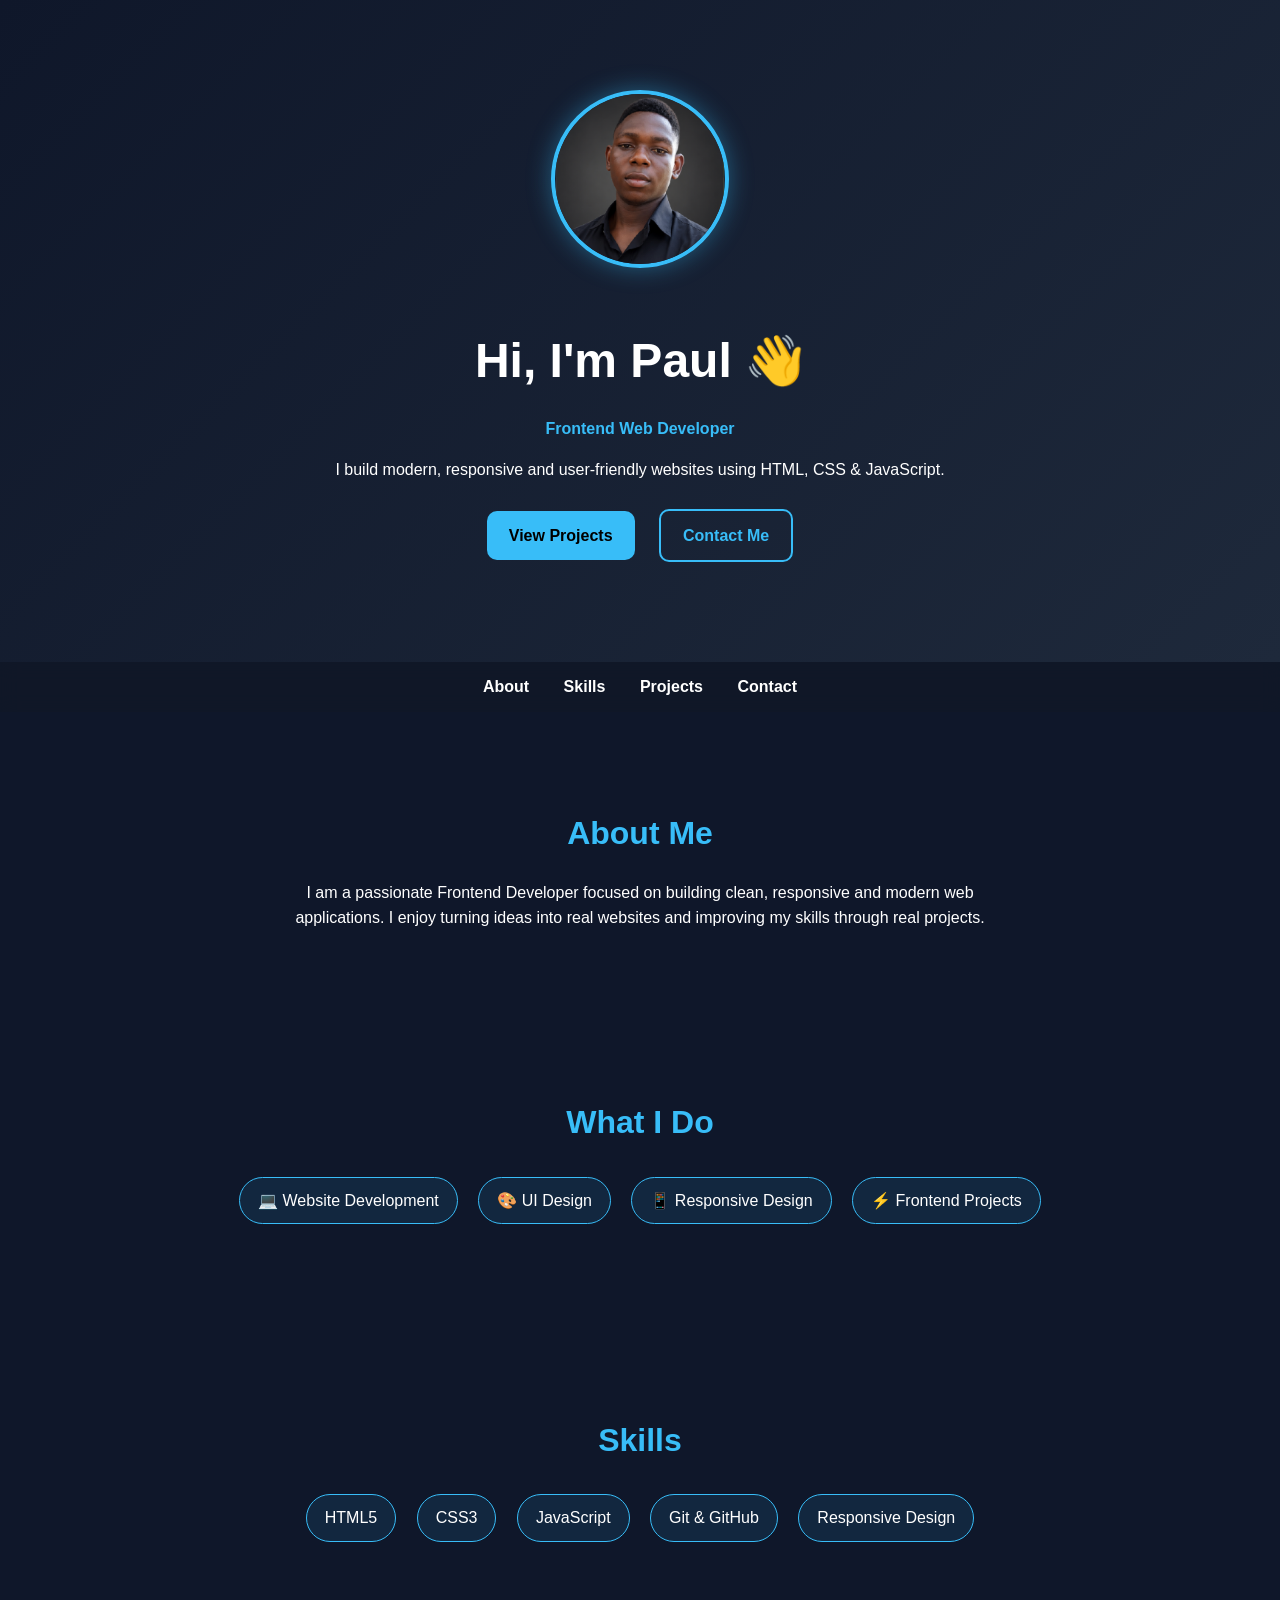
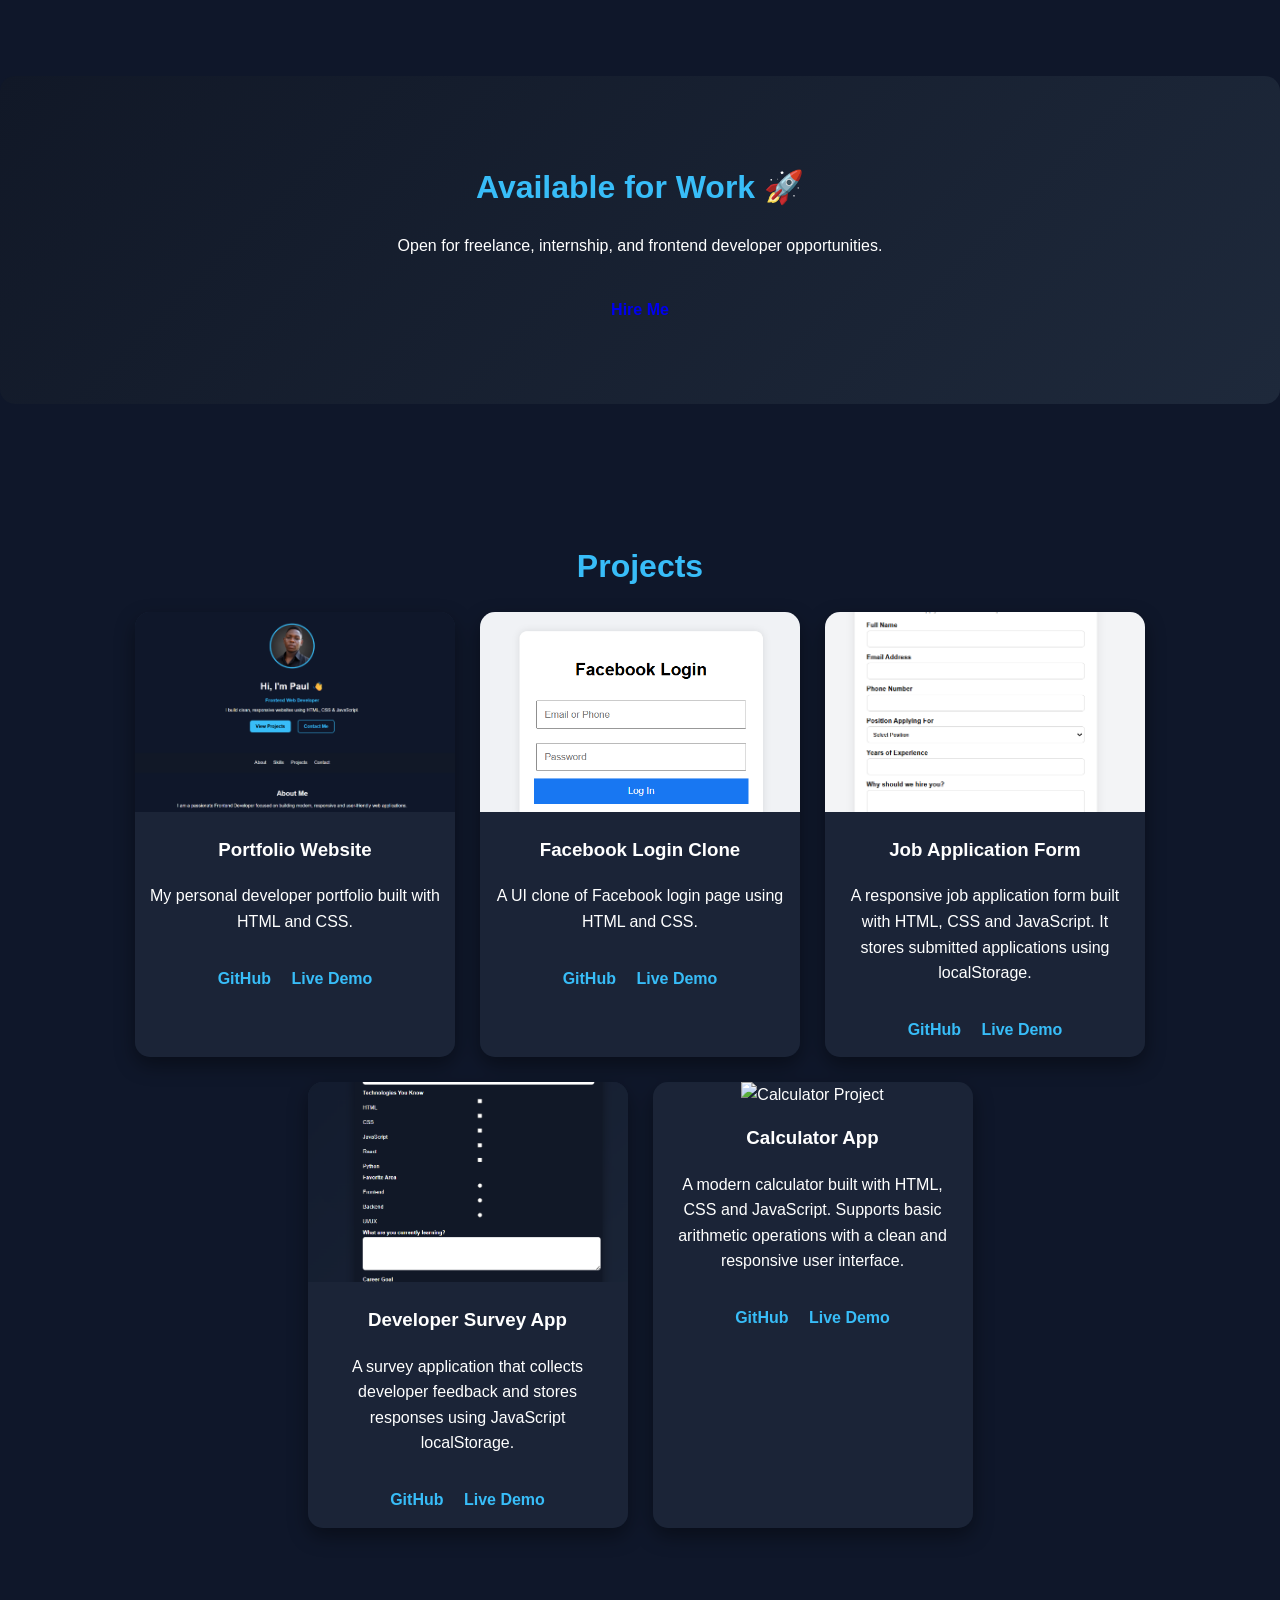
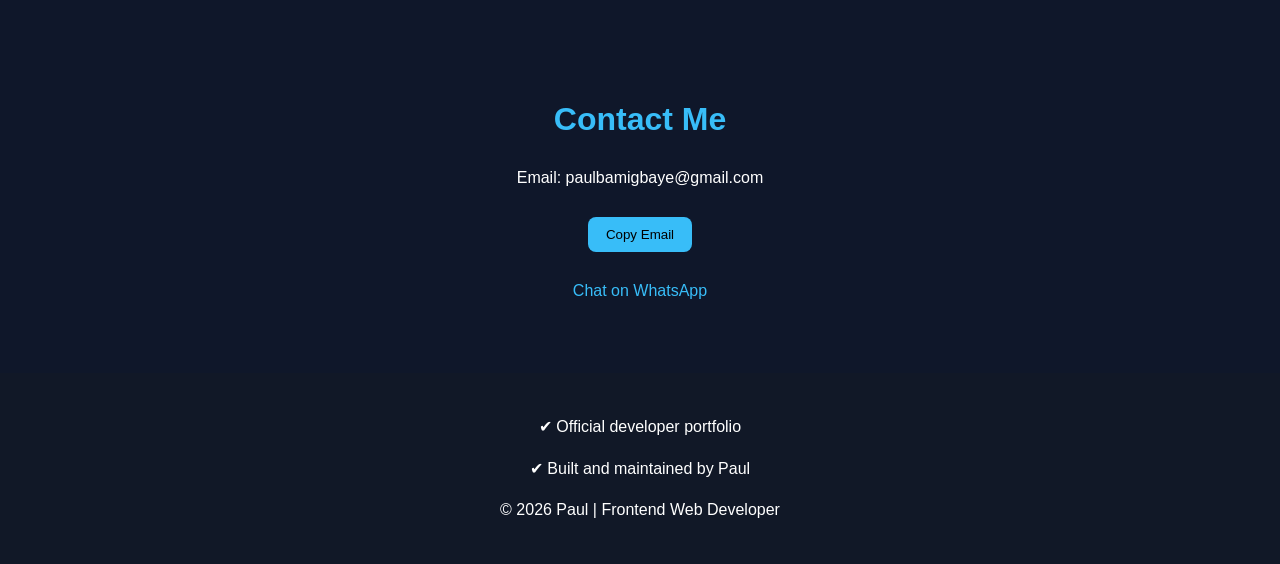
==== docs/index.html @ f0a06277 "Update index.html" ====
<!DOCTYPE html>
<html lang="en">
<head>
    <meta name="google-site-verification" content="-zu6mxQwZQPfwO0sl3hHTS3-nVIbRX4TDa9GRV9narw" />
<meta charset="UTF-8">
<meta name="viewport" content="width=device-width, initial-scale=1.0">
<title>Paul Portfolio</title>
<link rel="stylesheet" href="style.css">
</head>

<body>

<!-- HERO -->
<header class="hero">

    <img src="profile.jpg" alt="Paul Profile" class="profile-pic">

    <h1>Hi, I'm Paul 👋</h1>
    <p class="role">Frontend Web Developer</p>
    <p>I build modern, responsive and user-friendly websites using HTML, CSS & JavaScript.</p>

    <div class="hero-buttons">
        <a href="#projects" class="btn">View Projects</a>
        <a href="#contact" class="btn-outline">Contact Me</a>
    </div>

</header>

<!-- NAV -->
<nav>
    <ul>
        <li><a href="#about">About</a></li>
        <li><a href="#skills">Skills</a></li>
        <li><a href="#projects">Projects</a></li>
        <li><a href="#contact">Contact</a></li>
    </ul>
</nav>

<!-- ABOUT -->
<section id="about">
    <h2>About Me</h2>
    <p>
        I am a passionate Frontend Developer focused on building clean, responsive and modern web applications.
        I enjoy turning ideas into real websites and improving my skills through real projects.
    </p>
</section>

<!-- SERVICES (NEW - IMPORTANT) -->
<section id="services">
    <h2>What I Do</h2>
    <ul>
        <li>💻 Website Development</li>
        <li>🎨 UI Design</li>
        <li>📱 Responsive Design</li>
        <li>⚡ Frontend Projects</li>
    </ul>
</section>

<!-- SKILLS -->
<section id="skills">
    <h2>Skills</h2>
    <ul>
        <li>HTML5</li>
        <li>CSS3</li>
        <li>JavaScript</li>
        <li>Git & GitHub</li>
        <li>Responsive Design</li>
    </ul>
</section>

<!-- HIRE ME -->
<section class="hire-me">
    <h2>Available for Work 🚀</h2>
    <p>Open for freelance, internship, and frontend developer opportunities.</p>
    <a href="mailto:paulbamigbaye@gmail.com" class="hire-btn">Hire Me</a>
</section>

<!-- PROJECTS -->
<section id="projects">
<h2>Projects</h2>

<div class="project-list">

    <div class="project">
        <img src="portfolio.png" alt="Portfolio Website">

        <h3>Portfolio Website</h3>
        <p>My personal developer portfolio built with HTML and CSS.</p>

        <div class="project-links">
            <a href="https://github.com/paulwebsdev/portfolio" target="_blank">GitHub</a>
            <a href="https://paulwebsdev.github.io/portfolio/" target="_blank">Live Demo</a>
        </div>
    </div>

    <div class="project">
        <img src="fb-clone.png" alt="Facebook Login Clone">

        <h3>Facebook Login Clone</h3>
        <p>A UI clone of Facebook login page using HTML and CSS.</p>

        <div class="project-links">
            <a href="https://github.com/paulwebsdev/facebook-login-clone" target="_blank">GitHub</a>
            <a href="https://paulwebsdev.github.io/facebook-login-clone/" target="_blank">Live Demo</a>
        </div>
    </div>


<div class="project">
    <img src="job-application.png" alt="Job Application Form">

    <h3>Job Application Form</h3>
    <p>
        A responsive job application form built with HTML, CSS and JavaScript.
        It stores submitted applications using localStorage.
    </p>

    <div class="project-links">
        <a href="https://github.com/paulwebsdev/job-application-form"
           target="_blank"
           rel="noopener noreferrer">
           GitHub
        </a>

        <a href="https://paulwebsdev.github.io/job-application-form/"
           target="_blank"
           rel="noopener noreferrer">
           Live Demo
        </a>
    </div>
</div>


<div class="project">
    <img src="developer-survey.png" alt="Developer Survey App">

    <h3>Developer Survey App</h3>
    <p>
        A survey application that collects developer feedback and stores responses
        using JavaScript localStorage.
    </p>

    <div class="project-links">
        <a href="https://github.com/paulwebsdev/developer-survey-app"
           target="_blank"
           rel="noopener noreferrer">
           GitHub
        </a>

        <a href="https://paulwebsdev.github.io/developer-survey-app/"
           target="_blank"
           rel="noopener noreferrer">
           Live Demo
        </a>
    </div>
</div>


<div class="project">
    <img src="calculator-project.png" alt="Calculator Project">

    <h3>Calculator App</h3>

    <p>
        A modern calculator built with HTML, CSS and JavaScript.
        Supports basic arithmetic operations with a clean and responsive user interface.
    </p>

    <div class="project-links">
        <a href="https://github.com/paulwebsdev/Calculator-Project"
           target="_blank"
           rel="noopener noreferrer">
           GitHub
        </a>

        <a href="https://paulwebsdev.github.io/Calculator-Project/"
           target="_blank"
           rel="noopener noreferrer">
           Live Demo
        </a>
    </div>
</div>

    
    
</div>
</section>

<!-- CONTACT -->
<section id="contact">
    <h2>Contact Me</h2>

    <p>Email: paulbamigbaye@gmail.com</p>

    <button onclick="copyEmail()">Copy Email</button>

    <br><br>

    <a href="https://wa.me/2348147736558" target="_blank">
        Chat on WhatsApp
    </a>
</section>

<script>
function copyEmail() {
    navigator.clipboard.writeText("paulbamigbaye@gmail.com");
    alert("Email copied!");
}
</script>

<!-- FOOTER -->
<footer>
    <p>✔ Official developer portfolio</p>
<p>✔ Built and maintained by Paul</p>
<p>© 2026 Paul | Frontend Web Developer</p>
</footer>

</body>
</html>
---- docs/style.css ----
html {
    scroll-behavior: smooth;
}

body {
    margin: 0;
    font-family: 'Segoe UI', sans-serif;
    background: #0f172a;
    color: white;
    line-height: 1.6;
}

/* NAV */
nav {
    position: sticky;
    top: 0;
    background: rgba(17, 24, 39, 0.8);
    backdrop-filter: blur(10px);
    padding: 12px;
    text-align: center;
    z-index: 1000;
}

nav ul {
    list-style: none;
    margin: 0;
    padding: 0;
}

nav ul li {
    display: inline-block;
    margin: 0 15px;
}

nav ul li a {
    color: white;
    text-decoration: none;
    font-weight: 600;
    transition: 0.3s;
}

nav ul li a:hover {
    color: #38bdf8;
}

/* HERO */
.hero {
    text-align: center;
    padding: 90px 20px;
    background: linear-gradient(135deg, #0f172a, #1e293b);
}

.profile-pic {
    width: 170px;
    height: 170px;
    border-radius: 50%;
    border: 4px solid #38bdf8;
    object-fit: cover;
    box-shadow: 0 0 25px rgba(56,189,248,0.4);
    margin-bottom: 15px;
}

.hero h1 {
    font-size: 3rem;
    margin-bottom: 10px;
}

.role {
    color: #38bdf8;
    font-weight: bold;
}

/* BUTTONS */
.btn, .btn-outline, .hire-btn {
    display: inline-block;
    margin: 10px;
    padding: 12px 22px;
    border-radius: 10px;
    font-weight: bold;
    text-decoration: none;
    transition: 0.3s;
}

.btn {
    background: #38bdf8;
    color: black;
}

.btn-outline {
    border: 2px solid #38bdf8;
    color: #38bdf8;
}

.btn:hover,
.btn-outline:hover,
.hire-btn:hover {
    transform: translateY(-4px);
}

/* SECTIONS */
section {
    padding: 70px 20px;
    text-align: center;
}

section h2 {
    color: #38bdf8;
    margin-bottom: 20px;
    font-size: 2rem;
}

/* ABOUT BOX */
#about p {
    max-width: 700px;
    margin: auto;
}

/* SKILLS */
#skills ul, #services ul {
    list-style: none;
    padding: 0;
}

#skills li, #services li {
    display: inline-block;
    background: rgba(56,189,248,0.1);
    border: 1px solid #38bdf8;
    padding: 10px 18px;
    margin: 8px;
    border-radius: 25px;
}

/* PROJECTS */
.project-list {
    display: flex;
    justify-content: center;
    flex-wrap: wrap;
    gap: 25px;
}

.project {
    background: rgba(30, 41, 59, 0.8);
    width: 320px;
    border-radius: 15px;
    overflow: hidden;
    transition: 0.3s;
    box-shadow: 0 8px 20px rgba(0,0,0,0.4);
}

.project:hover {
    transform: translateY(-10px);
    box-shadow: 0 0 25px rgba(56,189,248,0.3);
}

.project img {
    width: 100%;
    height: 200px;
    object-fit: cover;
}

.project h3 {
    margin-top: 15px;
}

.project p {
    padding: 0 15px;
}

.project-links {
    padding: 15px;
}

.project-links a {
    color: #38bdf8;
    margin: 0 8px;
    font-weight: bold;
    text-decoration: none;
}

/* HIRE ME */
.hire-me {
    background: linear-gradient(135deg, #111827, #1e293b);
    padding: 60px 20px;
    margin: 40px 0;
    border-radius: 15px;
}

/* CONTACT */
#contact a {
    color: #38bdf8;
    text-decoration: none;
}

#contact button {
    margin-top: 10px;
    padding: 10px 18px;
    border: none;
    background: #38bdf8;
    border-radius: 8px;
    cursor: pointer;
}

/* FOOTER */
footer {
    text-align: center;
    padding: 25px;
    background: #111827;
}

/* ANIMATION */
section {
    opacity: 0;
    transform: translateY(30px);
    animation: fadeIn 1s forwards;
}

section:nth-child(1){ animation-delay: 0.1s; }
section:nth-child(2){ animation-delay: 0.2s; }
section:nth-child(3){ animation-delay: 0.3s; }
section:nth-child(4){ animation-delay: 0.4s; }
section:nth-child(5){ animation-delay: 0.5s; }
section:nth-child(6){ animation-delay: 0.6s; }

@keyframes fadeIn {
    to {
        opacity: 1;
        transform: translateY(0);
    }
}

/* MOBILE */
@media (max-width: 768px) {
    .hero h1 {
        font-size: 2.2rem;
    }

    .project {
        width: 100%;
        max-width: 350px;
    }

    nav ul li {
        margin: 0 8px;
    }
}
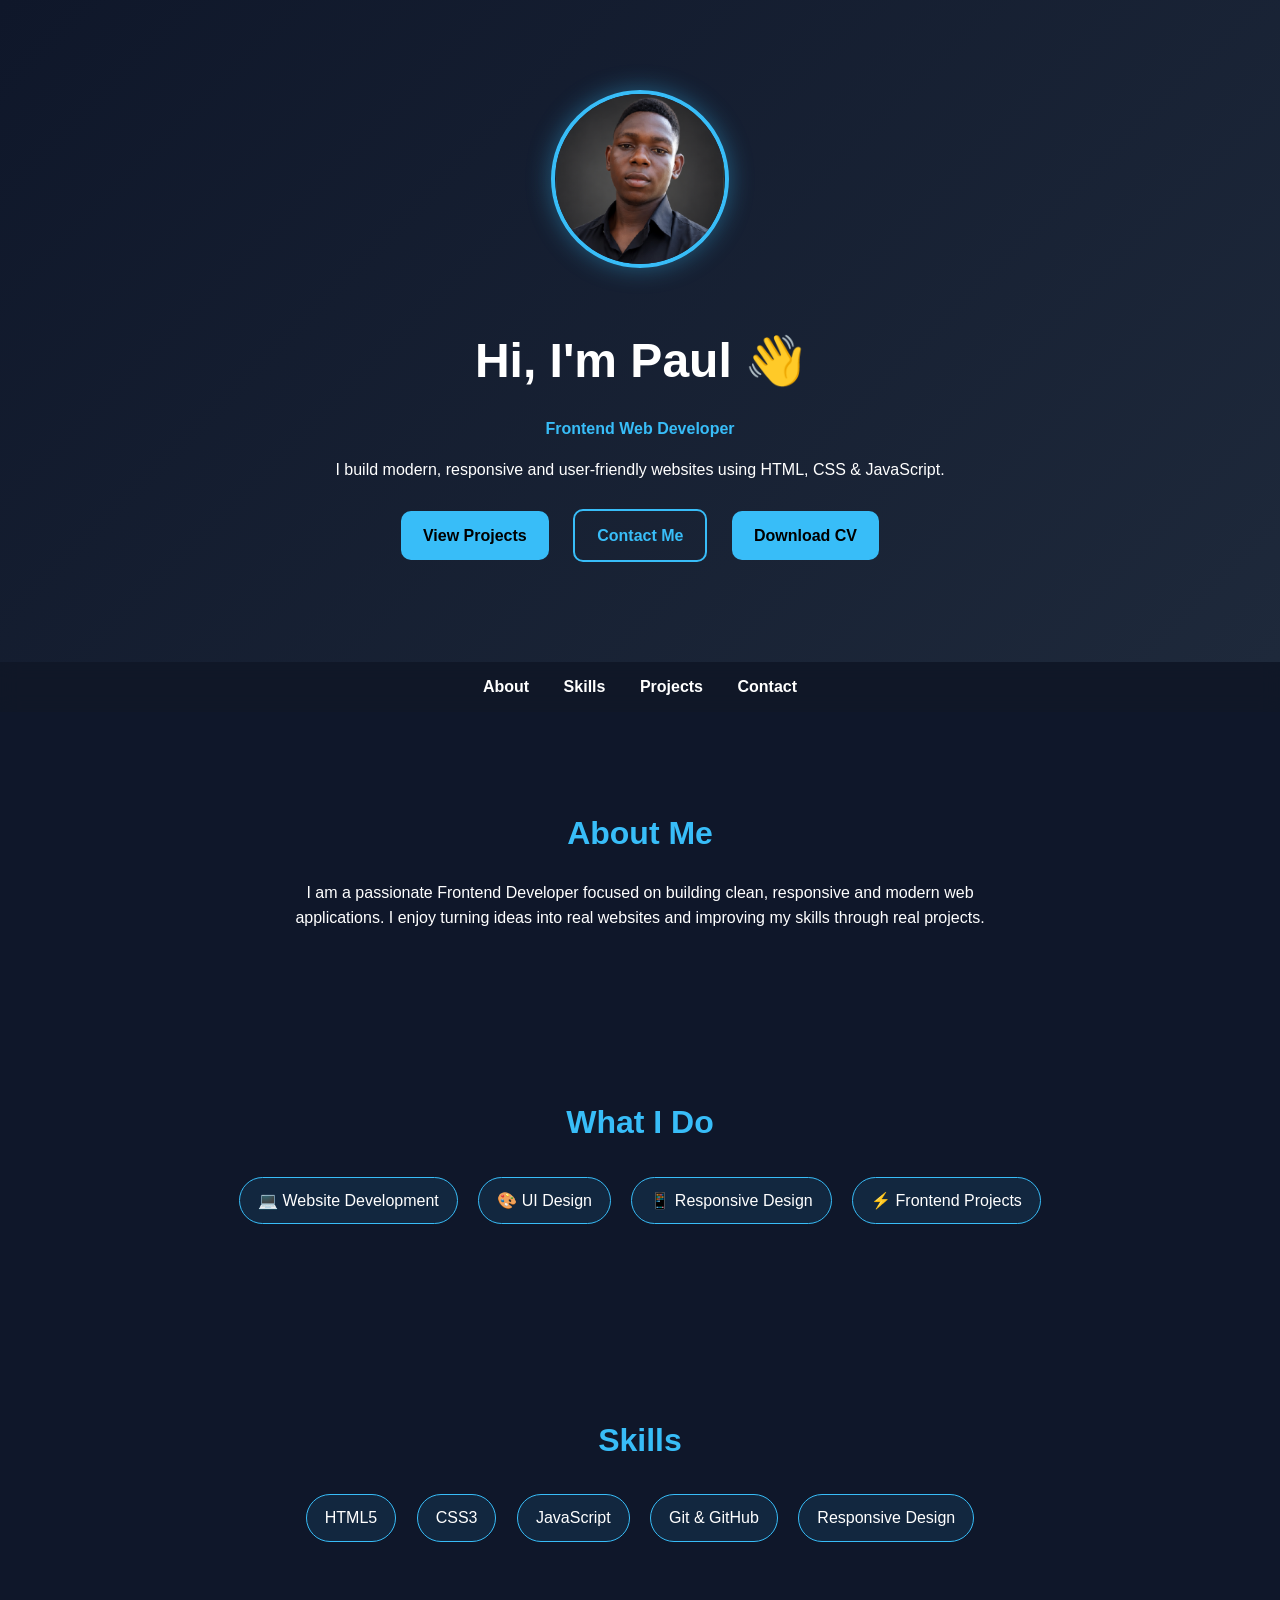
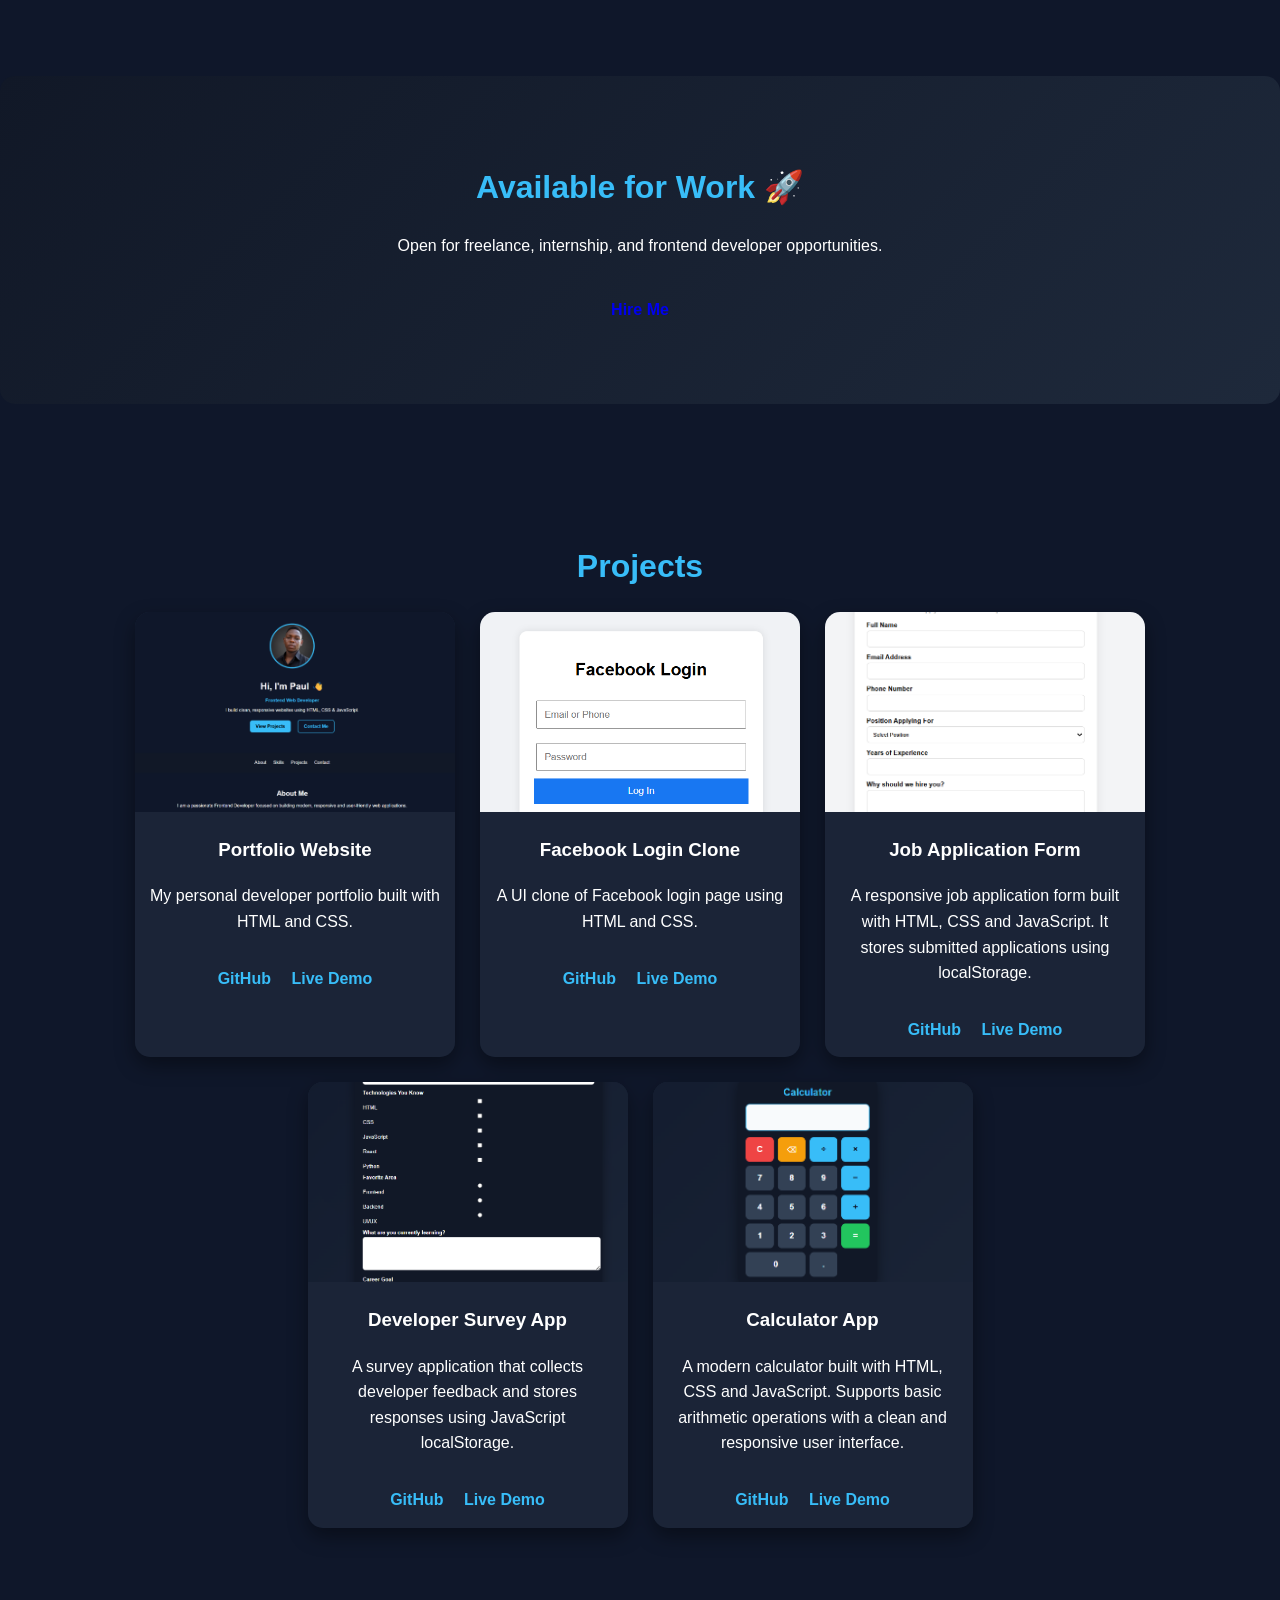
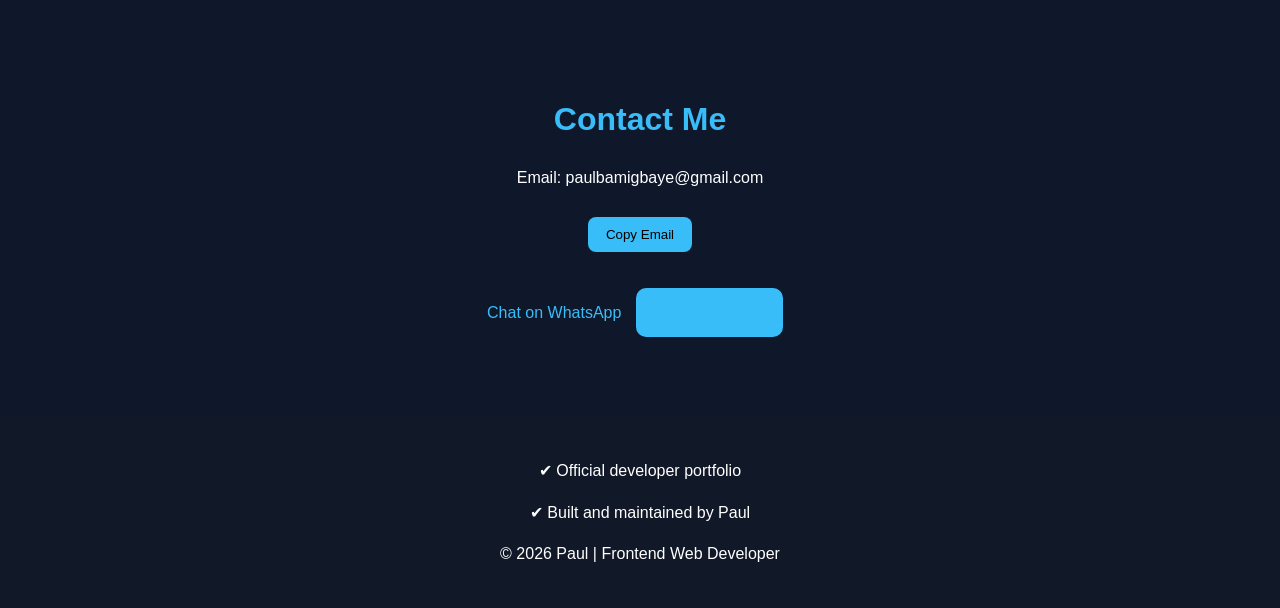
==== commit cab85e11: "Update index.html" ====
--- a/docs/index.html
+++ b/docs/index.html
@@ -22,6 +22,7 @@
     <div class="hero-buttons">
         <a href="#projects" class="btn">View Projects</a>
         <a href="#contact" class="btn-outline">Contact Me</a>
+        <a href="cv.pdf" class="btn" download>Download CV</a>
     </div>
 
 </header>
@@ -199,6 +200,8 @@
     <a href="https://wa.me/2348147736558" target="_blank">
         Chat on WhatsApp
     </a>
+
+    <a href="cv.pdf" class="btn" download>Download CV</a>
 </section>
 
 <script>
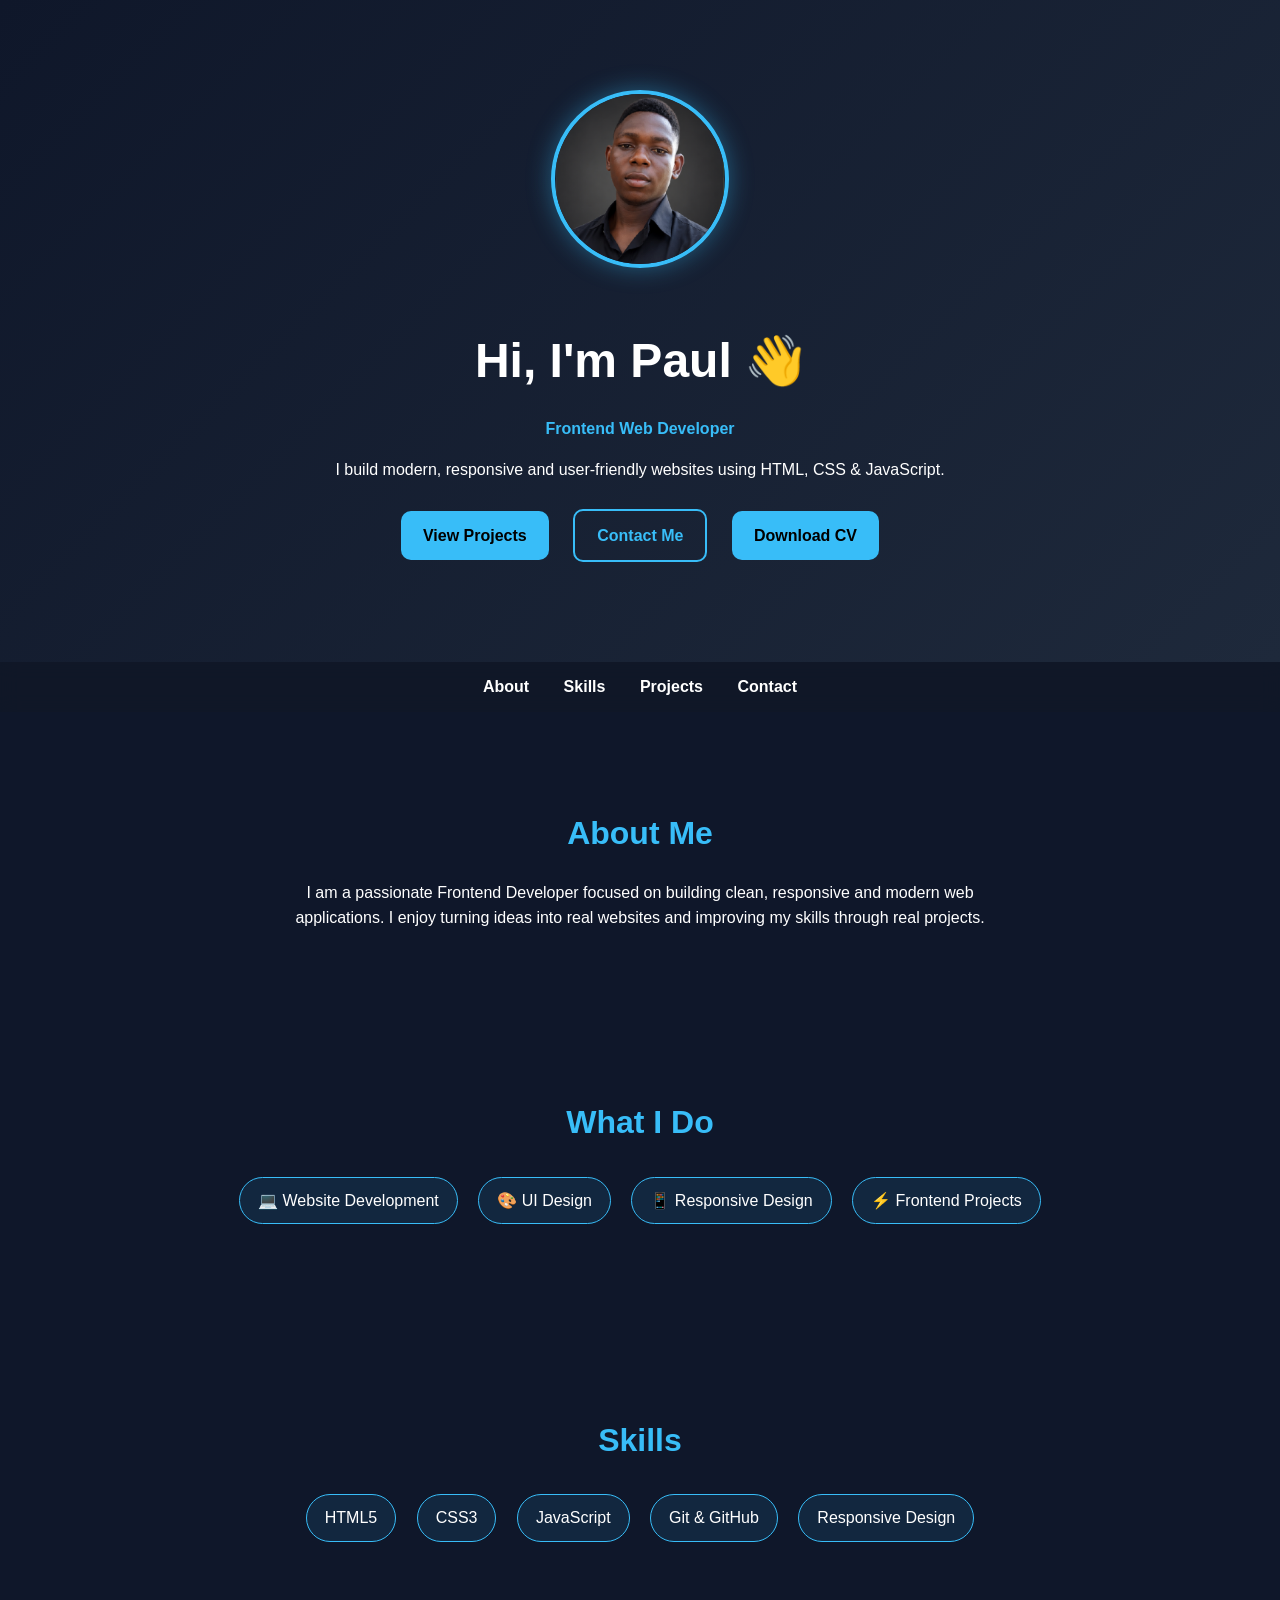
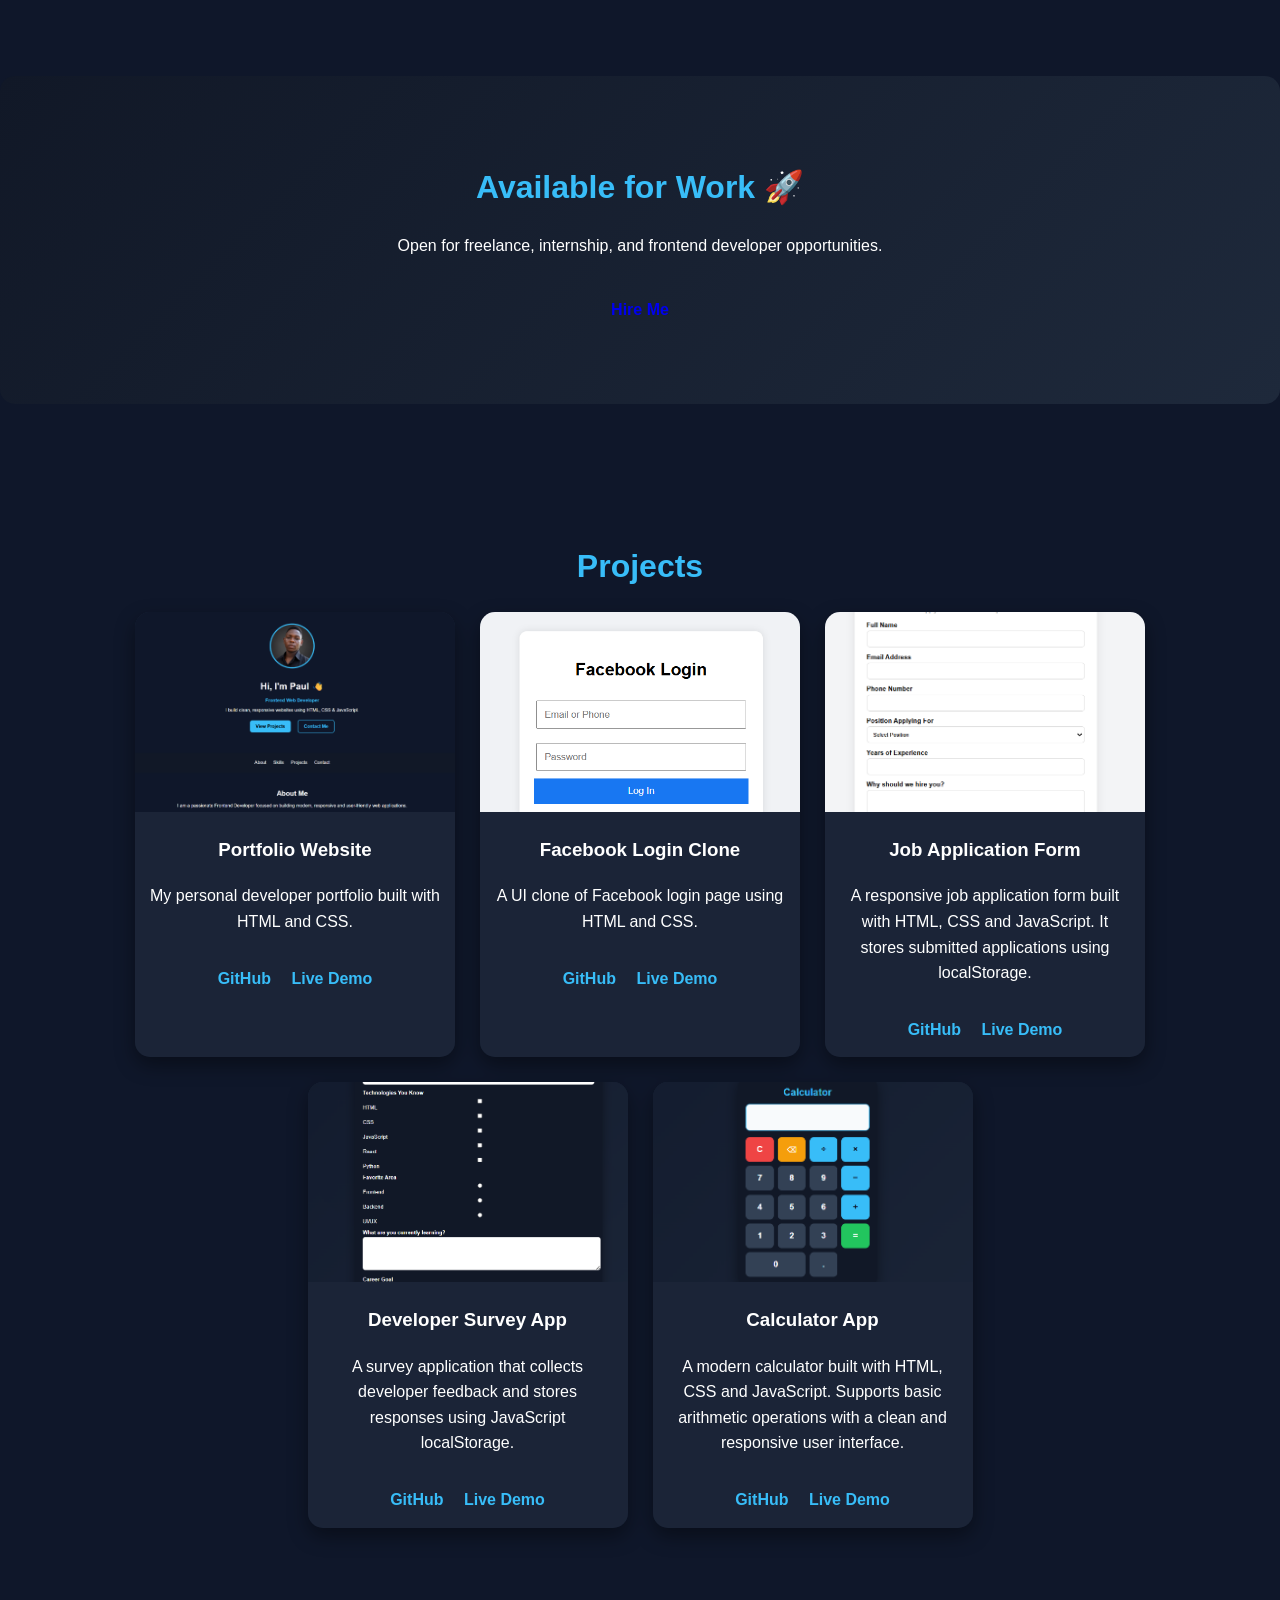
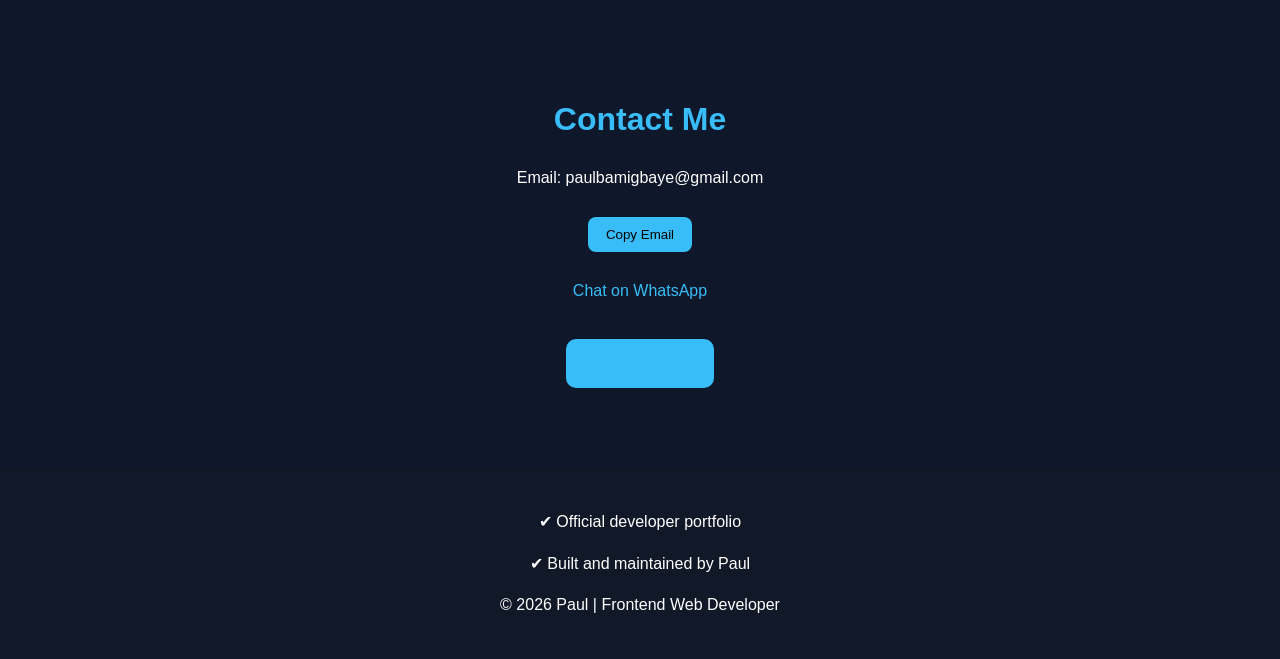
==== commit ea4cdc2e: "Update index.html" ====
--- a/docs/index.html
+++ b/docs/index.html
@@ -200,7 +200,7 @@
     <a href="https://wa.me/2348147736558" target="_blank">
         Chat on WhatsApp
     </a>
-
+<br><br>
     <a href="cv.pdf" class="btn" download>Download CV</a>
 </section>
 
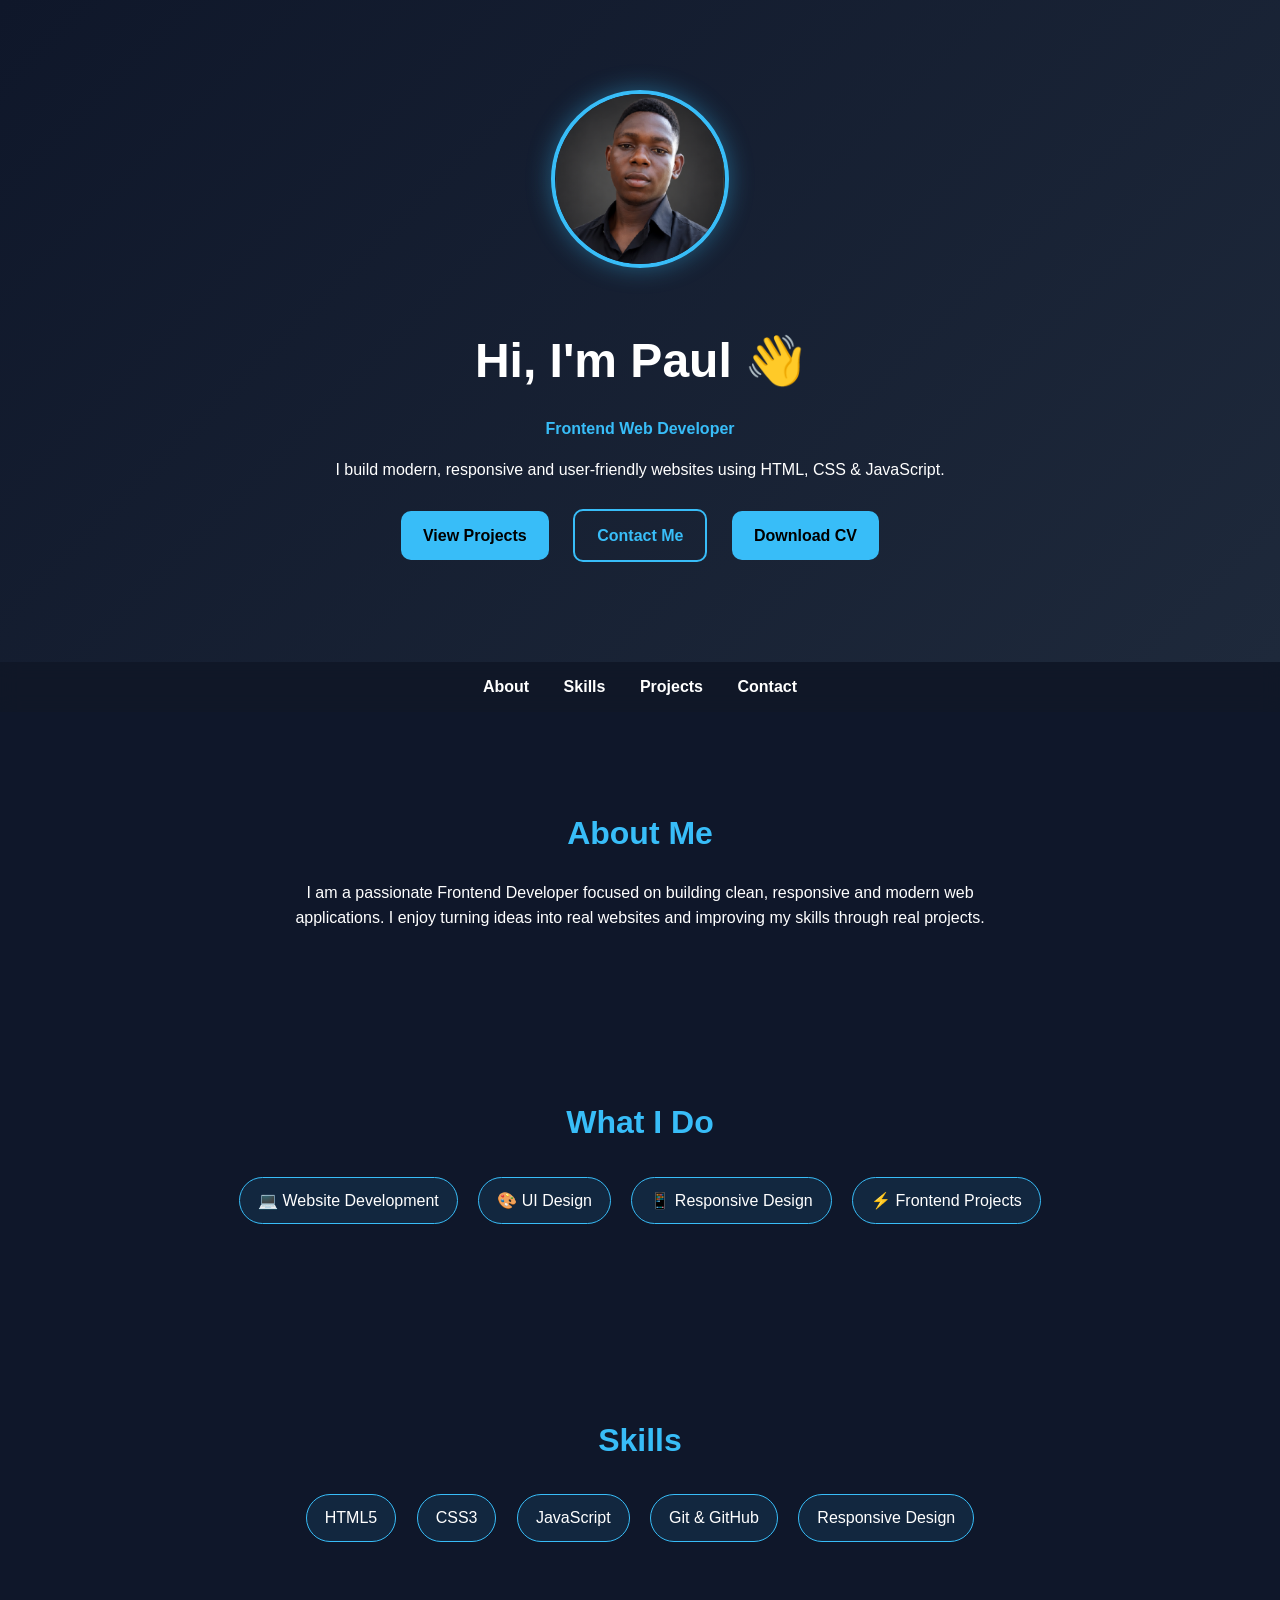
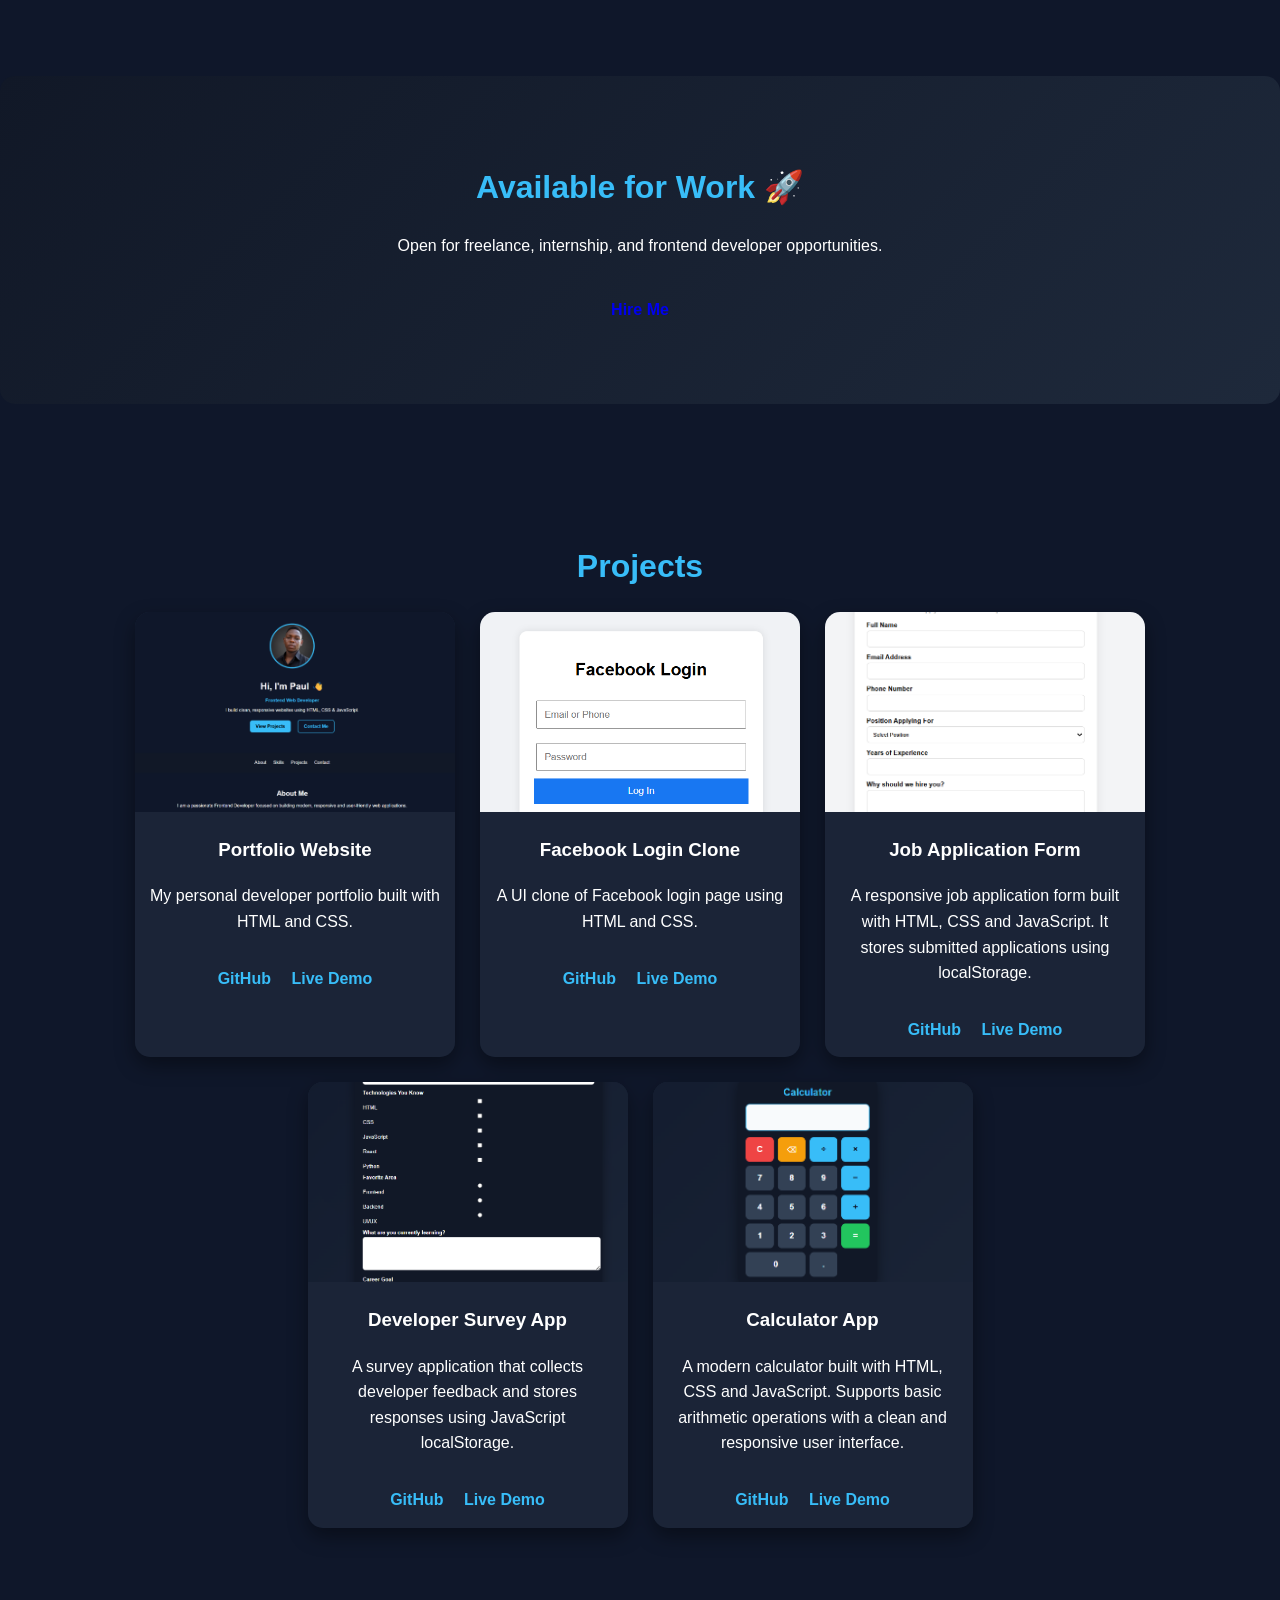
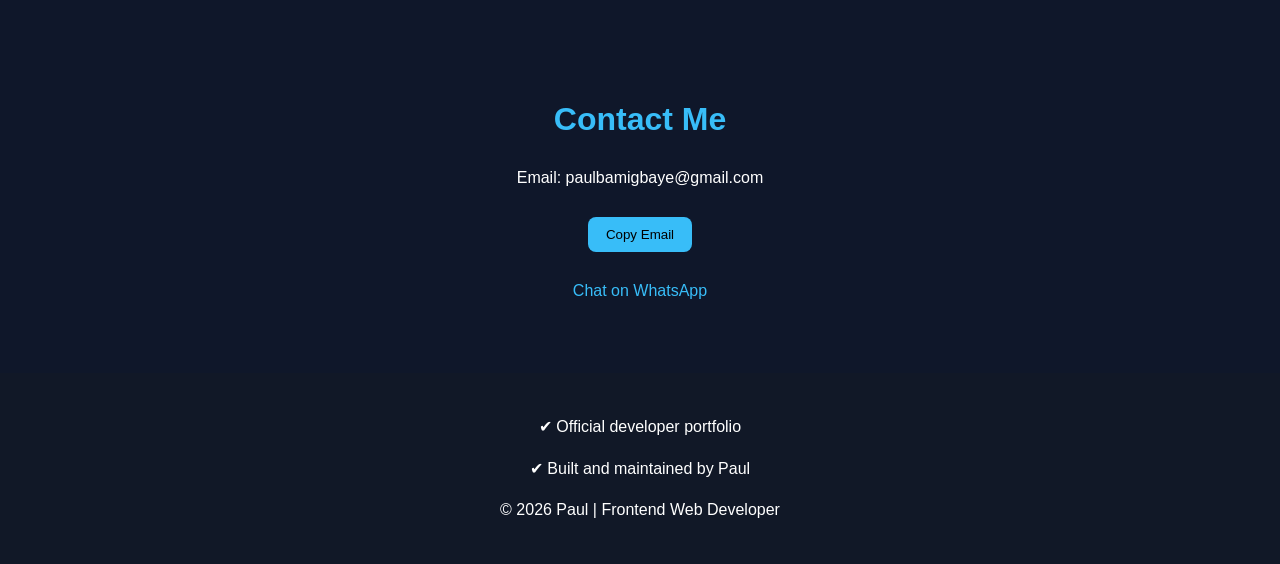
==== commit 78d14afc: "Update index.html" ====
--- a/docs/index.html
+++ b/docs/index.html
@@ -200,8 +200,6 @@
     <a href="https://wa.me/2348147736558" target="_blank">
         Chat on WhatsApp
     </a>
-<br><br>
-    <a href="cv.pdf" class="btn" download>Download CV</a>
 </section>
 
 <script>
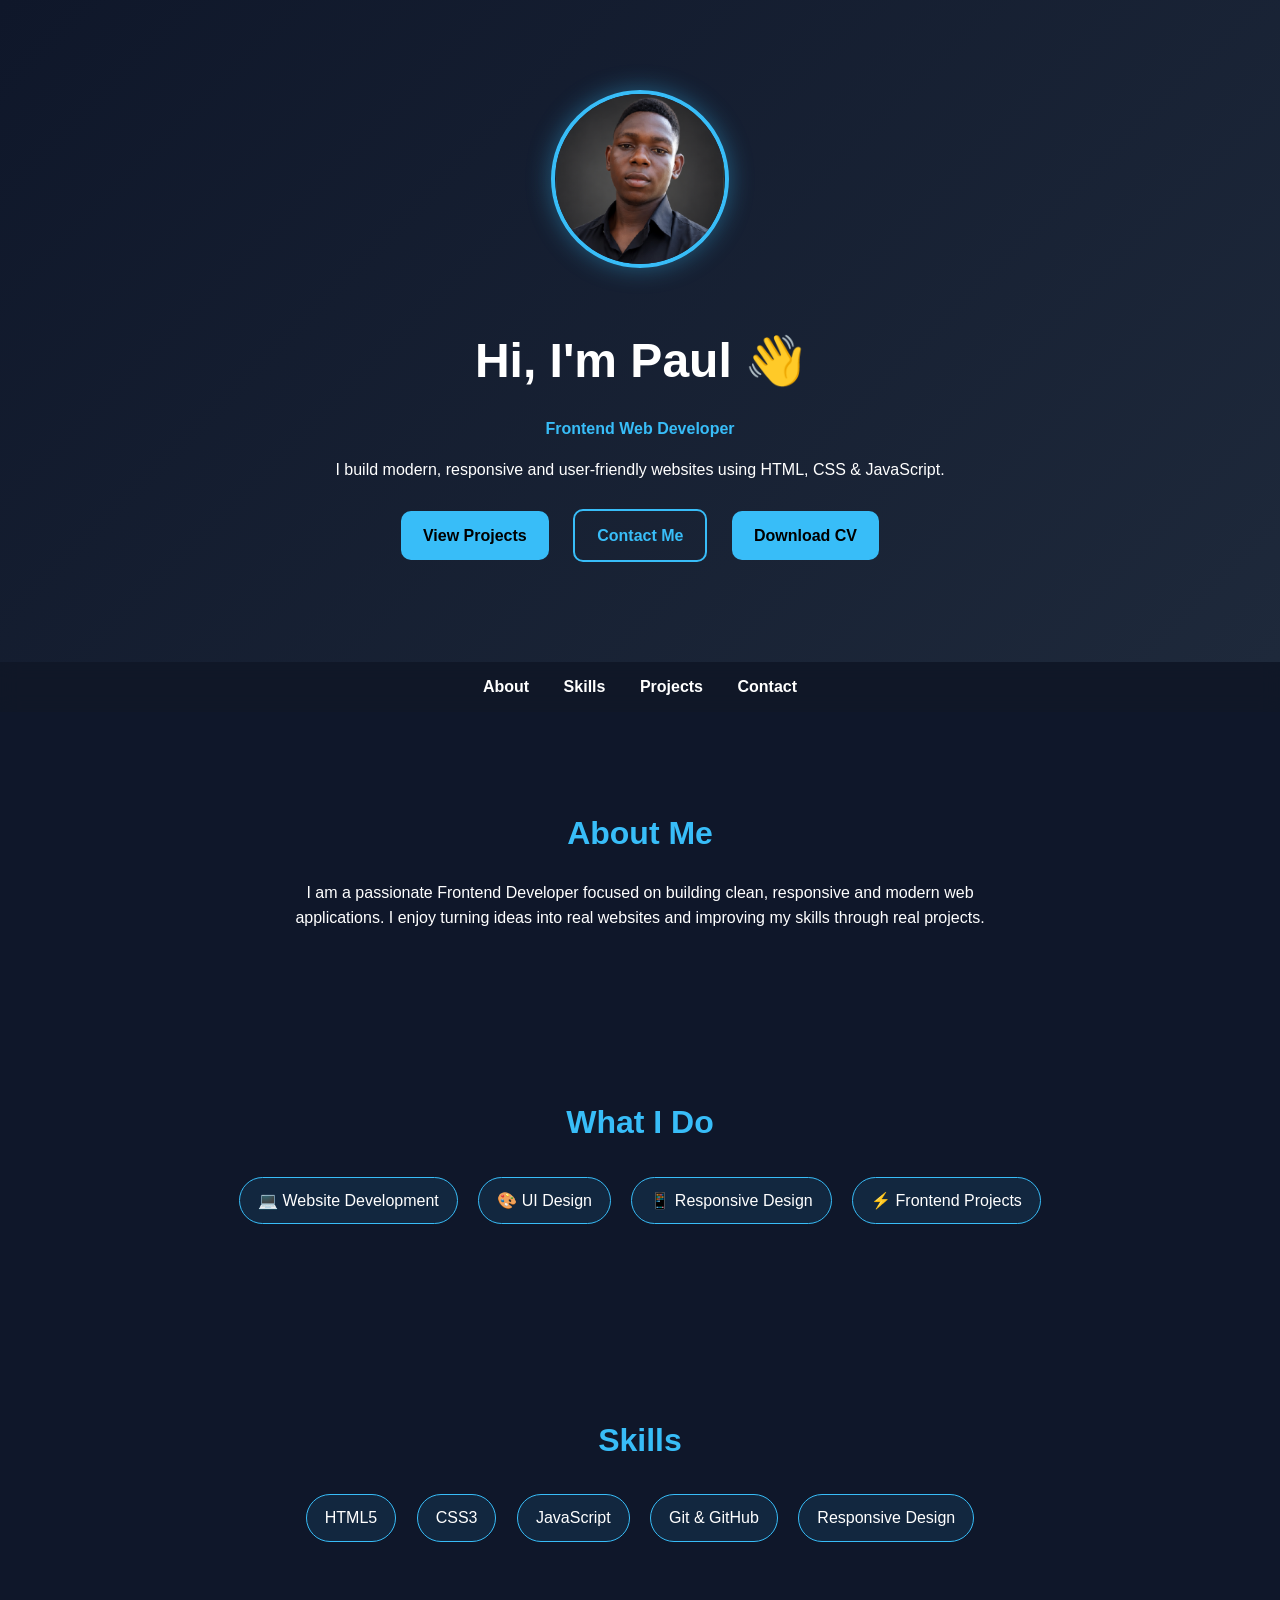
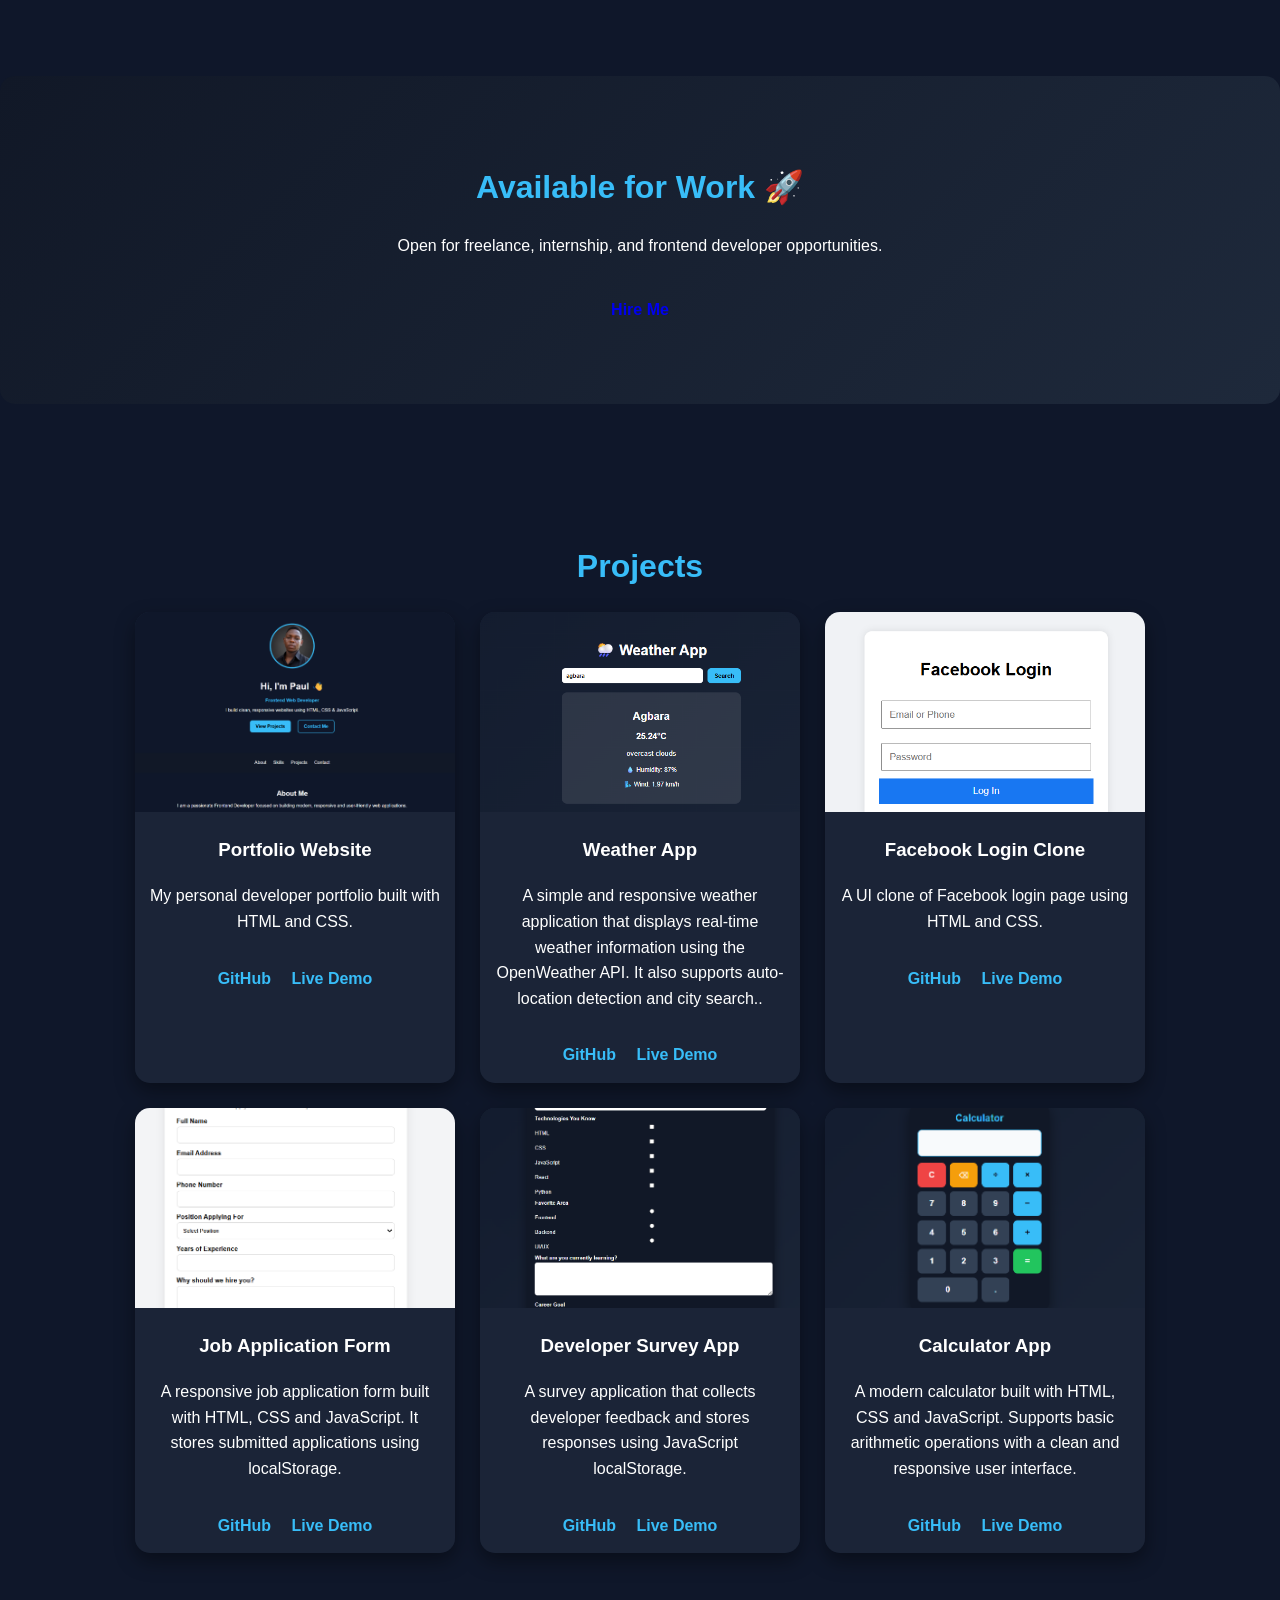
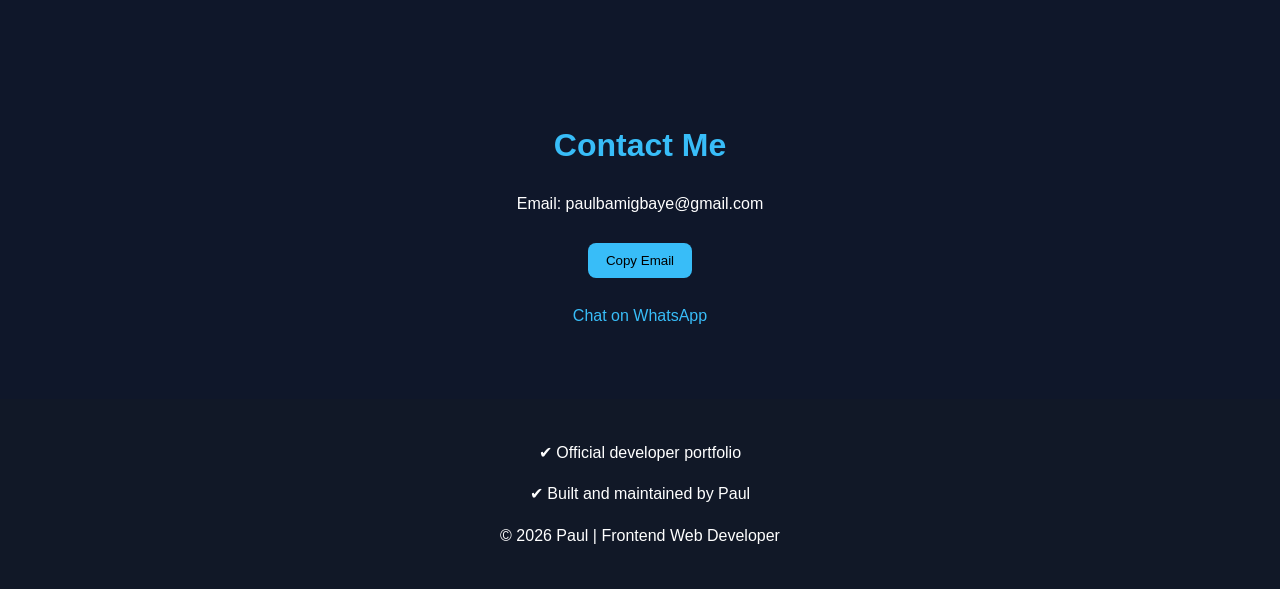
==== commit cfac412a: "Update index.html" ====
--- a/docs/index.html
+++ b/docs/index.html
@@ -94,6 +94,19 @@
         </div>
     </div>
 
+<div class="project">
+        <img src="weather.png" alt="weather app">
+
+        <h3>Weather App</h3>
+        <p>A simple and responsive weather application that displays real-time weather information using the OpenWeather API.
+It also supports auto-location detection and city search..</p>
+
+        <div class="project-links">
+            <a href="https://github.com/paulwebsdev/weather-app" target="_blank">GitHub</a>
+            <a href="https://paulwebsdev.github.io/Weather-App/" target="_blank">Live Demo</a>
+        </div>
+    </div>
+ 
     <div class="project">
         <img src="fb-clone.png" alt="Facebook Login Clone">
 
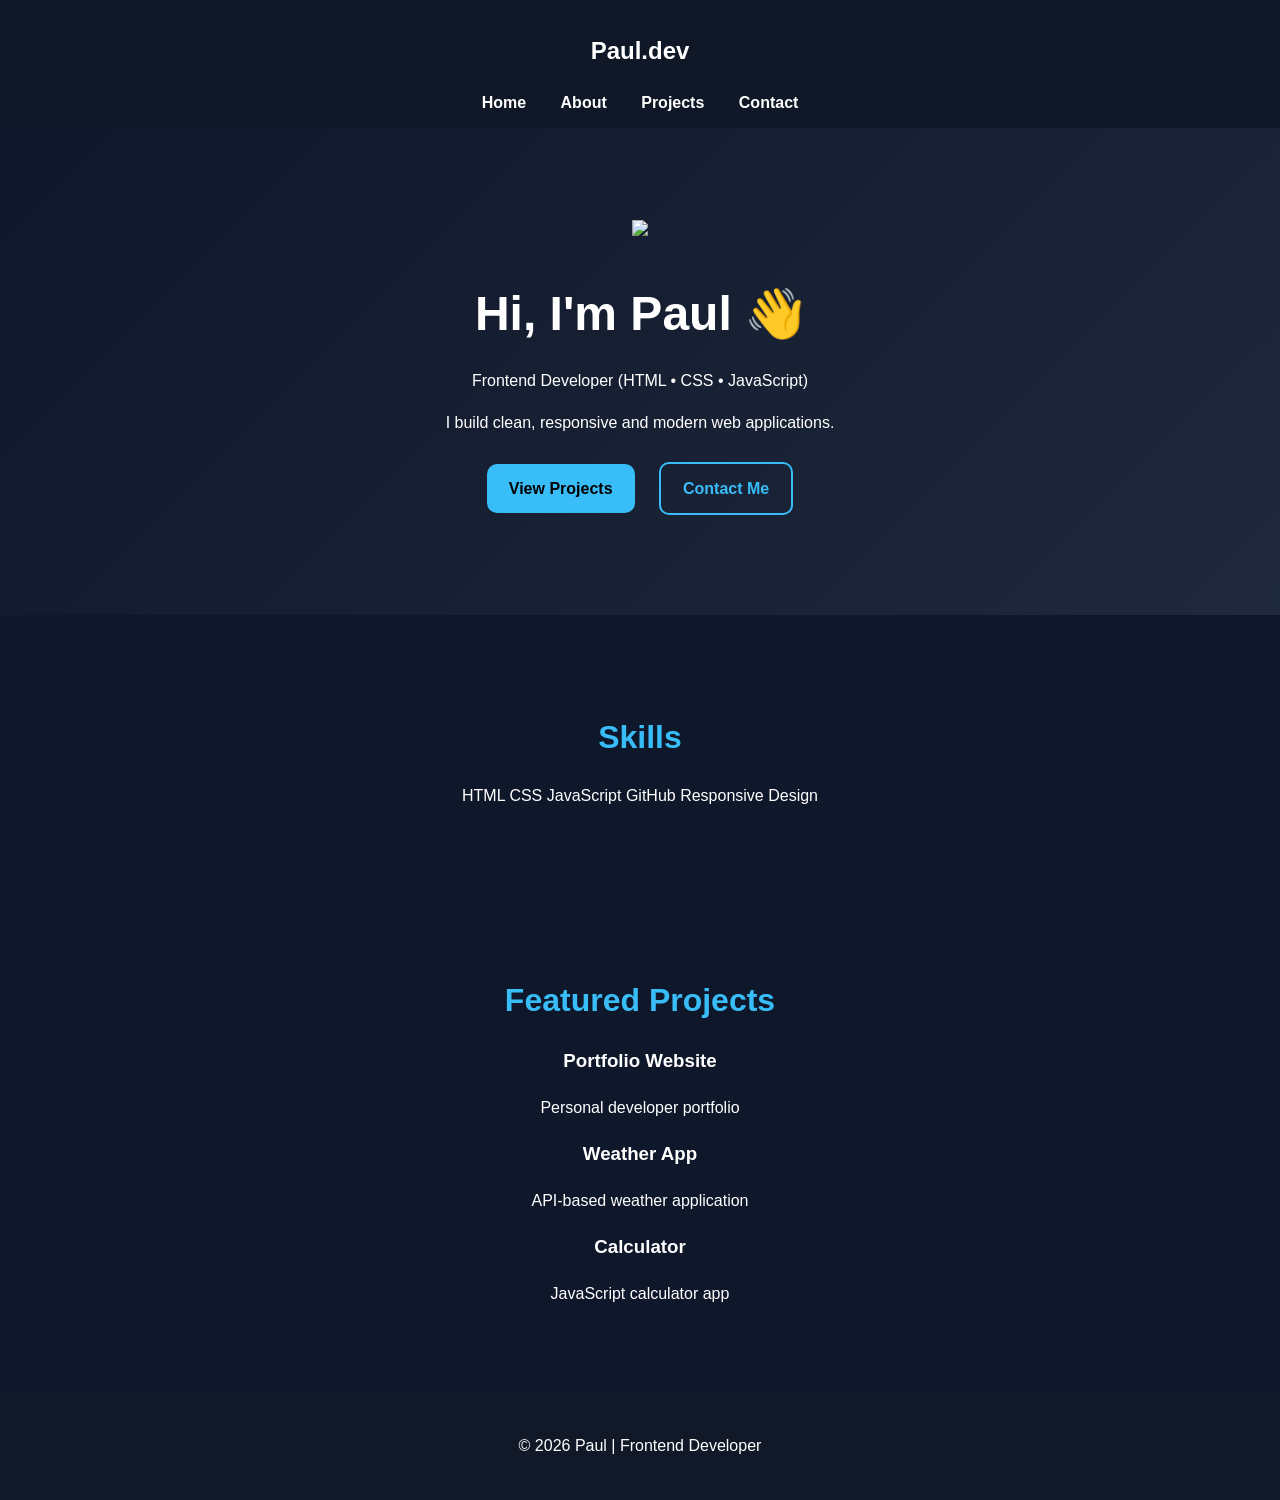
==== commit a49bd82f: "Update index.html" ====
--- a/docs/index.html
+++ b/docs/index.html
@@ -1,232 +1,82 @@
 <!DOCTYPE html>
 <html lang="en">
 <head>
-    <meta name="google-site-verification" content="-zu6mxQwZQPfwO0sl3hHTS3-nVIbRX4TDa9GRV9narw" />
 <meta charset="UTF-8">
 <meta name="viewport" content="width=device-width, initial-scale=1.0">
-<title>Paul Portfolio</title>
+<title>Paul | Frontend Developer</title>
 <link rel="stylesheet" href="style.css">
 </head>
 
 <body>
 
-<!-- HERO -->
-<header class="hero">
-
-    <img src="profile.jpg" alt="Paul Profile" class="profile-pic">
-
-    <h1>Hi, I'm Paul 👋</h1>
-    <p class="role">Frontend Web Developer</p>
-    <p>I build modern, responsive and user-friendly websites using HTML, CSS & JavaScript.</p>
-
-    <div class="hero-buttons">
-        <a href="#projects" class="btn">View Projects</a>
-        <a href="#contact" class="btn-outline">Contact Me</a>
-        <a href="cv.pdf" class="btn" download>Download CV</a>
-    </div>
-
-</header>
-
 <!-- NAV -->
 <nav>
+    <h2 class="logo">Paul.dev</h2>
     <ul>
-        <li><a href="#about">About</a></li>
-        <li><a href="#skills">Skills</a></li>
-        <li><a href="#projects">Projects</a></li>
-        <li><a href="#contact">Contact</a></li>
+        <li><a href="index.html">Home</a></li>
+        <li><a href="about.html">About</a></li>
+        <li><a href="projects.html">Projects</a></li>
+        <li><a href="contact.html">Contact</a></li>
     </ul>
 </nav>
 
-<!-- ABOUT -->
-<section id="about">
-    <h2>About Me</h2>
-    <p>
-        I am a passionate Frontend Developer focused on building clean, responsive and modern web applications.
-        I enjoy turning ideas into real websites and improving my skills through real projects.
+<!-- HERO -->
+<header class="hero">
+    <img src="assets/profile.jpg" class="profile">
+
+    <h1>Hi, I'm Paul 👋</h1>
+    <p class="subtitle">Frontend Developer (HTML • CSS • JavaScript)</p>
+
+    <p class="desc">
+        I build clean, responsive and modern web applications.
     </p>
+
+    <div class="buttons">
+        <a href="projects.html" class="btn">View Projects</a>
+        <a href="contact.html" class="btn-outline">Contact Me</a>
+    </div>
+</header>
+
+<!-- SKILLS -->
+<section>
+    <h2>Skills</h2>
+
+    <div class="skills">
+        <span>HTML</span>
+        <span>CSS</span>
+        <span>JavaScript</span>
+        <span>GitHub</span>
+        <span>Responsive Design</span>
+    </div>
 </section>
 
-<!-- SERVICES (NEW - IMPORTANT) -->
-<section id="services">
-    <h2>What I Do</h2>
-    <ul>
-        <li>💻 Website Development</li>
-        <li>🎨 UI Design</li>
-        <li>📱 Responsive Design</li>
-        <li>⚡ Frontend Projects</li>
-    </ul>
+<!-- FEATURED PROJECTS -->
+<section>
+    <h2>Featured Projects</h2>
+
+    <div class="card-container">
+
+        <div class="card">
+            <h3>Portfolio Website</h3>
+            <p>Personal developer portfolio</p>
+        </div>
+
+        <div class="card">
+            <h3>Weather App</h3>
+            <p>API-based weather application</p>
+        </div>
+
+        <div class="card">
+            <h3>Calculator</h3>
+            <p>JavaScript calculator app</p>
+        </div>
+
+    </div>
 </section>
-
-<!-- SKILLS -->
-<section id="skills">
-    <h2>Skills</h2>
-    <ul>
-        <li>HTML5</li>
-        <li>CSS3</li>
-        <li>JavaScript</li>
-        <li>Git & GitHub</li>
-        <li>Responsive Design</li>
-    </ul>
-</section>
-
-<!-- HIRE ME -->
-<section class="hire-me">
-    <h2>Available for Work 🚀</h2>
-    <p>Open for freelance, internship, and frontend developer opportunities.</p>
-    <a href="mailto:paulbamigbaye@gmail.com" class="hire-btn">Hire Me</a>
-</section>
-
-<!-- PROJECTS -->
-<section id="projects">
-<h2>Projects</h2>
-
-<div class="project-list">
-
-    <div class="project">
-        <img src="portfolio.png" alt="Portfolio Website">
-
-        <h3>Portfolio Website</h3>
-        <p>My personal developer portfolio built with HTML and CSS.</p>
-
-        <div class="project-links">
-            <a href="https://github.com/paulwebsdev/portfolio" target="_blank">GitHub</a>
-            <a href="https://paulwebsdev.github.io/portfolio/" target="_blank">Live Demo</a>
-        </div>
-    </div>
-
-<div class="project">
-        <img src="weather.png" alt="weather app">
-
-        <h3>Weather App</h3>
-        <p>A simple and responsive weather application that displays real-time weather information using the OpenWeather API.
-It also supports auto-location detection and city search..</p>
-
-        <div class="project-links">
-            <a href="https://github.com/paulwebsdev/weather-app" target="_blank">GitHub</a>
-            <a href="https://paulwebsdev.github.io/Weather-App/" target="_blank">Live Demo</a>
-        </div>
-    </div>
- 
-    <div class="project">
-        <img src="fb-clone.png" alt="Facebook Login Clone">
-
-        <h3>Facebook Login Clone</h3>
-        <p>A UI clone of Facebook login page using HTML and CSS.</p>
-
-        <div class="project-links">
-            <a href="https://github.com/paulwebsdev/facebook-login-clone" target="_blank">GitHub</a>
-            <a href="https://paulwebsdev.github.io/facebook-login-clone/" target="_blank">Live Demo</a>
-        </div>
-    </div>
-
-
-<div class="project">
-    <img src="job-application.png" alt="Job Application Form">
-
-    <h3>Job Application Form</h3>
-    <p>
-        A responsive job application form built with HTML, CSS and JavaScript.
-        It stores submitted applications using localStorage.
-    </p>
-
-    <div class="project-links">
-        <a href="https://github.com/paulwebsdev/job-application-form"
-           target="_blank"
-           rel="noopener noreferrer">
-           GitHub
-        </a>
-
-        <a href="https://paulwebsdev.github.io/job-application-form/"
-           target="_blank"
-           rel="noopener noreferrer">
-           Live Demo
-        </a>
-    </div>
-</div>
-
-
-<div class="project">
-    <img src="developer-survey.png" alt="Developer Survey App">
-
-    <h3>Developer Survey App</h3>
-    <p>
-        A survey application that collects developer feedback and stores responses
-        using JavaScript localStorage.
-    </p>
-
-    <div class="project-links">
-        <a href="https://github.com/paulwebsdev/developer-survey-app"
-           target="_blank"
-           rel="noopener noreferrer">
-           GitHub
-        </a>
-
-        <a href="https://paulwebsdev.github.io/developer-survey-app/"
-           target="_blank"
-           rel="noopener noreferrer">
-           Live Demo
-        </a>
-    </div>
-</div>
-
-
-<div class="project">
-    <img src="calculator-project.png" alt="Calculator Project">
-
-    <h3>Calculator App</h3>
-
-    <p>
-        A modern calculator built with HTML, CSS and JavaScript.
-        Supports basic arithmetic operations with a clean and responsive user interface.
-    </p>
-
-    <div class="project-links">
-        <a href="https://github.com/paulwebsdev/Calculator-Project"
-           target="_blank"
-           rel="noopener noreferrer">
-           GitHub
-        </a>
-
-        <a href="https://paulwebsdev.github.io/Calculator-Project/"
-           target="_blank"
-           rel="noopener noreferrer">
-           Live Demo
-        </a>
-    </div>
-</div>
-
-    
-    
-</div>
-</section>
-
-<!-- CONTACT -->
-<section id="contact">
-    <h2>Contact Me</h2>
-
-    <p>Email: paulbamigbaye@gmail.com</p>
-
-    <button onclick="copyEmail()">Copy Email</button>
-
-    <br><br>
-
-    <a href="https://wa.me/2348147736558" target="_blank">
-        Chat on WhatsApp
-    </a>
-</section>
-
-<script>
-function copyEmail() {
-    navigator.clipboard.writeText("paulbamigbaye@gmail.com");
-    alert("Email copied!");
-}
-</script>
 
 <!-- FOOTER -->
 <footer>
-    <p>✔ Official developer portfolio</p>
-<p>✔ Built and maintained by Paul</p>
-<p>© 2026 Paul | Frontend Web Developer</p>
+    <p>© 2026 Paul | Frontend Developer</p>
 </footer>
 
 </body>
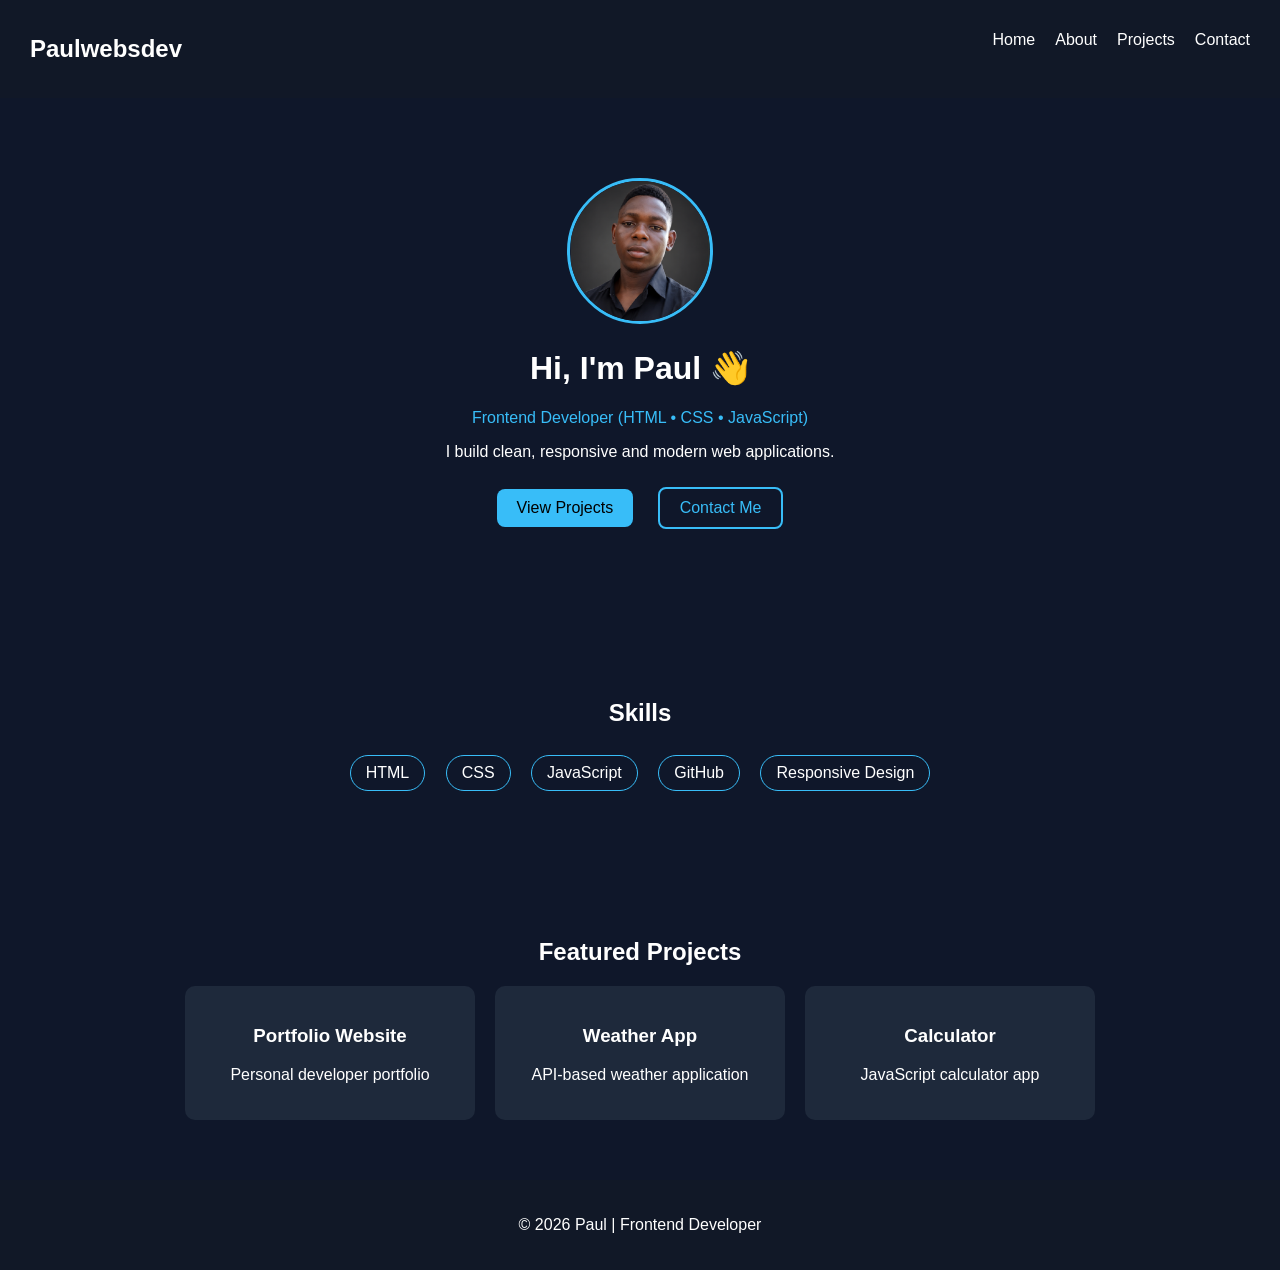
==== commit 93a3adc2: "Update index.html" ====
--- a/docs/index.html
+++ b/docs/index.html
@@ -11,7 +11,7 @@
 
 <!-- NAV -->
 <nav>
-    <h2 class="logo">Paul.dev</h2>
+    <h2 class="logo">Paulwebsdev</h2>
     <ul>
         <li><a href="index.html">Home</a></li>
         <li><a href="about.html">About</a></li>
@@ -22,7 +22,7 @@
 
 <!-- HERO -->
 <header class="hero">
-    <img src="assets/profile.jpg" class="profile">
+    <img src="profile.jpg" class="profile">
 
     <h1>Hi, I'm Paul 👋</h1>
     <p class="subtitle">Frontend Developer (HTML • CSS • JavaScript)</p>
--- a/docs/style.css
+++ b/docs/style.css
@@ -1,84 +1,54 @@
-html {
-    scroll-behavior: smooth;
-}
-
 body {
     margin: 0;
-    font-family: 'Segoe UI', sans-serif;
+    font-family: Arial;
     background: #0f172a;
     color: white;
-    line-height: 1.6;
 }
 
 /* NAV */
 nav {
+    display: flex;
+    justify-content: space-between;
+    padding: 15px 30px;
+    background: #111827;
     position: sticky;
     top: 0;
-    background: rgba(17, 24, 39, 0.8);
-    backdrop-filter: blur(10px);
-    padding: 12px;
-    text-align: center;
-    z-index: 1000;
 }
 
 nav ul {
+    display: flex;
     list-style: none;
-    margin: 0;
-    padding: 0;
+    gap: 20px;
 }
 
-nav ul li {
-    display: inline-block;
-    margin: 0 15px;
-}
-
-nav ul li a {
+nav a {
     color: white;
     text-decoration: none;
-    font-weight: 600;
-    transition: 0.3s;
-}
-
-nav ul li a:hover {
-    color: #38bdf8;
 }
 
 /* HERO */
 .hero {
     text-align: center;
-    padding: 90px 20px;
-    background: linear-gradient(135deg, #0f172a, #1e293b);
+    padding: 80px 20px;
 }
 
-.profile-pic {
-    width: 170px;
-    height: 170px;
+.profile {
+    width: 140px;
     border-radius: 50%;
-    border: 4px solid #38bdf8;
-    object-fit: cover;
-    box-shadow: 0 0 25px rgba(56,189,248,0.4);
-    margin-bottom: 15px;
+    border: 3px solid #38bdf8;
 }
 
-.hero h1 {
-    font-size: 3rem;
-    margin-bottom: 10px;
-}
-
-.role {
+.subtitle {
     color: #38bdf8;
-    font-weight: bold;
 }
 
 /* BUTTONS */
-.btn, .btn-outline, .hire-btn {
+.btn, .btn-outline {
+    padding: 10px 20px;
+    margin: 10px;
+    border-radius: 8px;
+    text-decoration: none;
     display: inline-block;
-    margin: 10px;
-    padding: 12px 22px;
-    border-radius: 10px;
-    font-weight: bold;
-    text-decoration: none;
-    transition: 0.3s;
 }
 
 .btn {
@@ -91,155 +61,39 @@
     color: #38bdf8;
 }
 
-.btn:hover,
-.btn-outline:hover,
-.hire-btn:hover {
-    transform: translateY(-4px);
-}
-
 /* SECTIONS */
 section {
-    padding: 70px 20px;
+    padding: 60px 20px;
     text-align: center;
 }
 
-section h2 {
-    color: #38bdf8;
-    margin-bottom: 20px;
-    font-size: 2rem;
+/* SKILLS */
+.skills span {
+    display: inline-block;
+    margin: 8px;
+    padding: 8px 15px;
+    border: 1px solid #38bdf8;
+    border-radius: 20px;
 }
 
-/* ABOUT BOX */
-#about p {
-    max-width: 700px;
-    margin: auto;
-}
-
-/* SKILLS */
-#skills ul, #services ul {
-    list-style: none;
-    padding: 0;
-}
-
-#skills li, #services li {
-    display: inline-block;
-    background: rgba(56,189,248,0.1);
-    border: 1px solid #38bdf8;
-    padding: 10px 18px;
-    margin: 8px;
-    border-radius: 25px;
-}
-
-/* PROJECTS */
-.project-list {
+/* PROJECT CARDS */
+.card-container {
     display: flex;
     justify-content: center;
     flex-wrap: wrap;
-    gap: 25px;
+    gap: 20px;
 }
 
-.project {
-    background: rgba(30, 41, 59, 0.8);
-    width: 320px;
-    border-radius: 15px;
-    overflow: hidden;
-    transition: 0.3s;
-    box-shadow: 0 8px 20px rgba(0,0,0,0.4);
-}
-
-.project:hover {
-    transform: translateY(-10px);
-    box-shadow: 0 0 25px rgba(56,189,248,0.3);
-}
-
-.project img {
-    width: 100%;
-    height: 200px;
-    object-fit: cover;
-}
-
-.project h3 {
-    margin-top: 15px;
-}
-
-.project p {
-    padding: 0 15px;
-}
-
-.project-links {
-    padding: 15px;
-}
-
-.project-links a {
-    color: #38bdf8;
-    margin: 0 8px;
-    font-weight: bold;
-    text-decoration: none;
-}
-
-/* HIRE ME */
-.hire-me {
-    background: linear-gradient(135deg, #111827, #1e293b);
-    padding: 60px 20px;
-    margin: 40px 0;
-    border-radius: 15px;
-}
-
-/* CONTACT */
-#contact a {
-    color: #38bdf8;
-    text-decoration: none;
-}
-
-#contact button {
-    margin-top: 10px;
-    padding: 10px 18px;
-    border: none;
-    background: #38bdf8;
-    border-radius: 8px;
-    cursor: pointer;
+.card {
+    background: #1e293b;
+    padding: 20px;
+    width: 250px;
+    border-radius: 10px;
 }
 
 /* FOOTER */
 footer {
     text-align: center;
-    padding: 25px;
+    padding: 20px;
     background: #111827;
 }
-
-/* ANIMATION */
-section {
-    opacity: 0;
-    transform: translateY(30px);
-    animation: fadeIn 1s forwards;
-}
-
-section:nth-child(1){ animation-delay: 0.1s; }
-section:nth-child(2){ animation-delay: 0.2s; }
-section:nth-child(3){ animation-delay: 0.3s; }
-section:nth-child(4){ animation-delay: 0.4s; }
-section:nth-child(5){ animation-delay: 0.5s; }
-section:nth-child(6){ animation-delay: 0.6s; }
-
-@keyframes fadeIn {
-    to {
-        opacity: 1;
-        transform: translateY(0);
-    }
-}
-
-/* MOBILE */
-@media (max-width: 768px) {
-    .hero h1 {
-        font-size: 2.2rem;
-    }
-
-    .project {
-        width: 100%;
-        max-width: 350px;
-    }
-
-    nav ul li {
-        margin: 0 8px;
-    }
-}
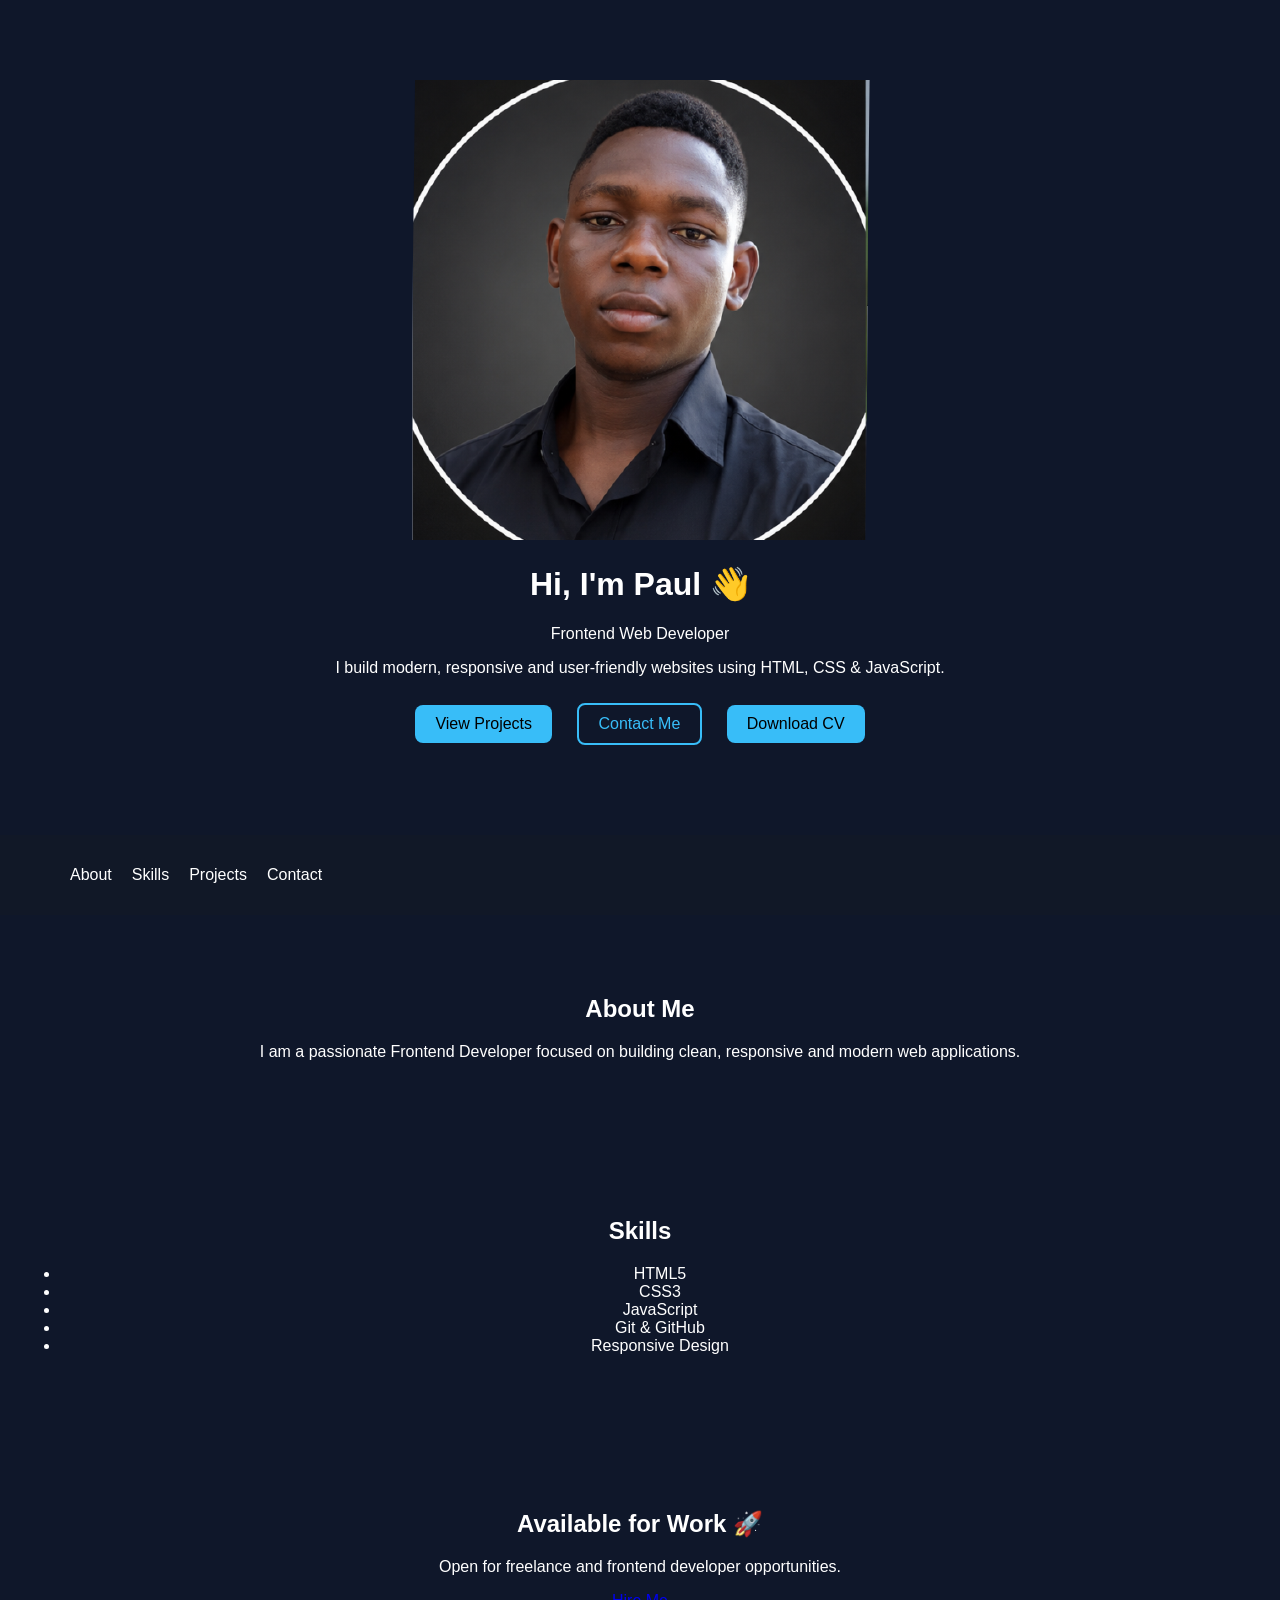
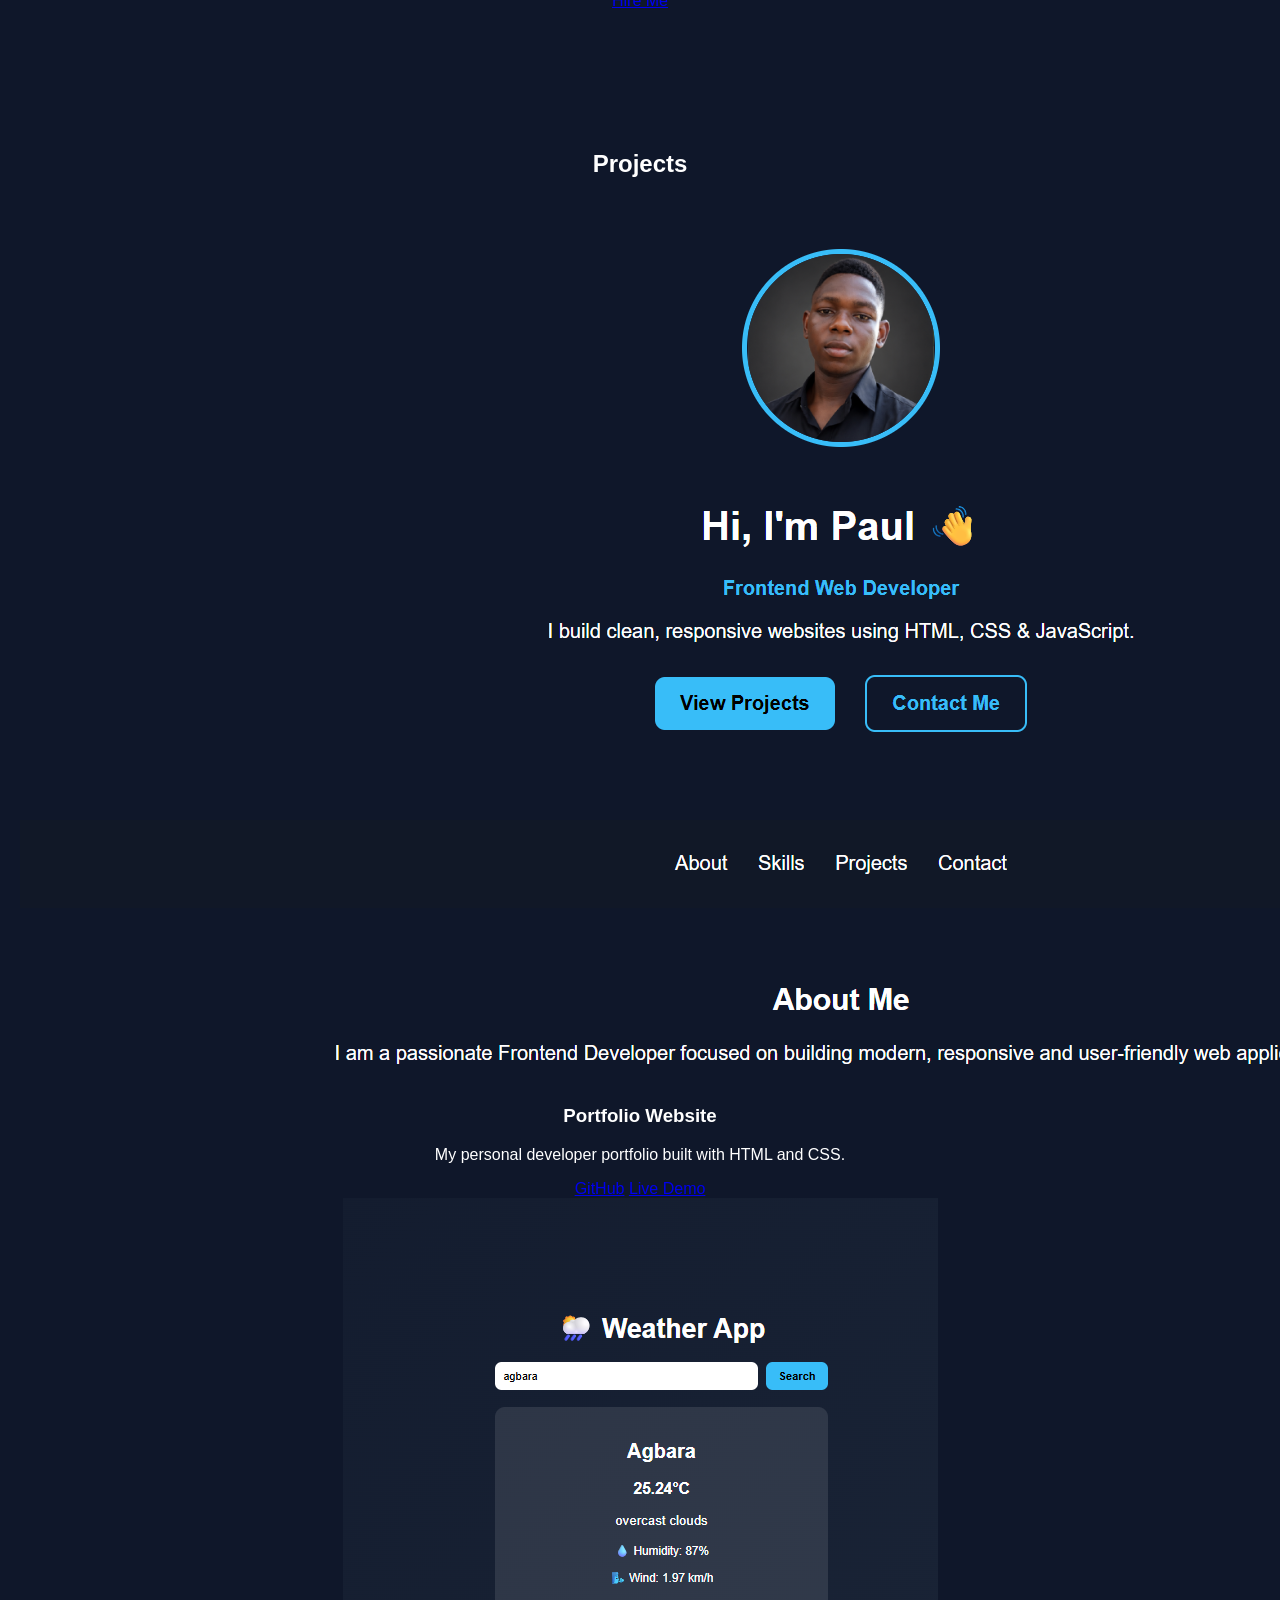
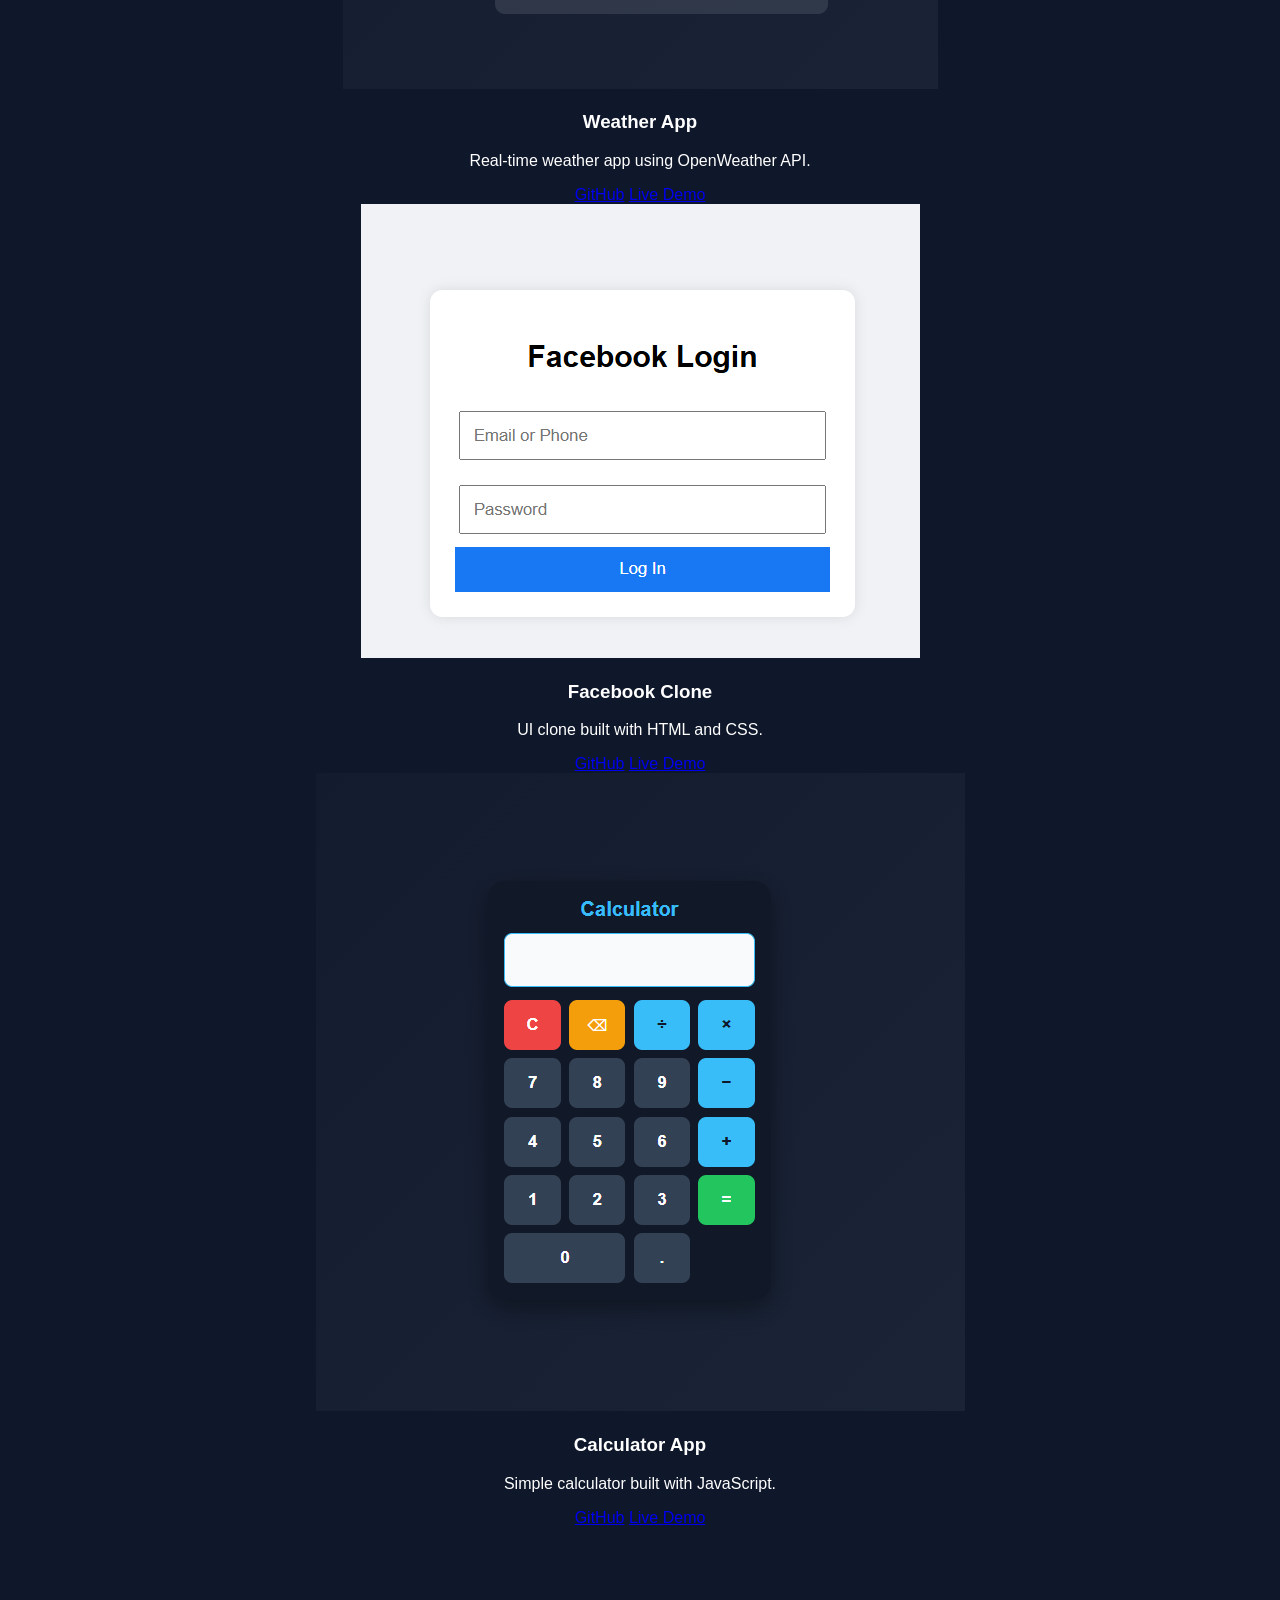
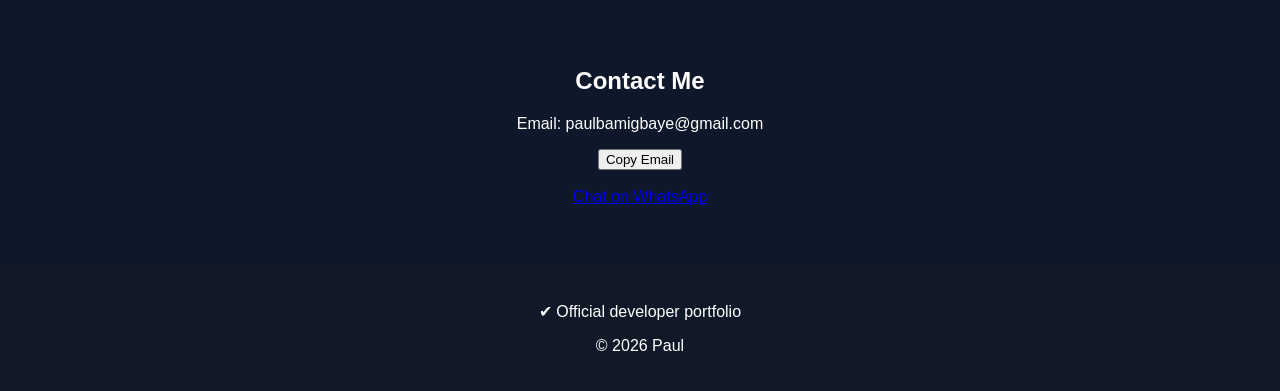
==== commit 6d019884: "Update index.html" ====
--- a/docs/index.html
+++ b/docs/index.html
@@ -3,80 +3,129 @@
 <head>
 <meta charset="UTF-8">
 <meta name="viewport" content="width=device-width, initial-scale=1.0">
-<title>Paul | Frontend Developer</title>
+<title>Paul Portfolio</title>
 <link rel="stylesheet" href="style.css">
 </head>
 
 <body>
 
-<!-- NAV -->
+<header class="hero">
+    <img src="profile.jpg" alt="Paul Profile" class="profile-pic">
+
+    <h1>Hi, I'm Paul 👋</h1>
+    <p class="role">Frontend Web Developer</p>
+    <p>I build modern, responsive and user-friendly websites using HTML, CSS & JavaScript.</p>
+
+    <div class="hero-buttons">
+        <a href="#projects" class="btn">View Projects</a>
+        <a href="#contact" class="btn-outline">Contact Me</a>
+        <a href="cv.pdf" class="btn" download>Download CV</a>
+    </div>
+</header>
+
 <nav>
-    <h2 class="logo">Paulwebsdev</h2>
     <ul>
-        <li><a href="index.html">Home</a></li>
-        <li><a href="about.html">About</a></li>
-        <li><a href="projects.html">Projects</a></li>
-        <li><a href="contact.html">Contact</a></li>
+        <li><a href="#about">About</a></li>
+        <li><a href="#skills">Skills</a></li>
+        <li><a href="#projects">Projects</a></li>
+        <li><a href="#contact">Contact</a></li>
     </ul>
 </nav>
 
-<!-- HERO -->
-<header class="hero">
-    <img src="profile.jpg" class="profile">
-
-    <h1>Hi, I'm Paul 👋</h1>
-    <p class="subtitle">Frontend Developer (HTML • CSS • JavaScript)</p>
-
-    <p class="desc">
-        I build clean, responsive and modern web applications.
+<section id="about">
+    <h2>About Me</h2>
+    <p>
+        I am a passionate Frontend Developer focused on building clean, responsive and modern web applications.
     </p>
-
-    <div class="buttons">
-        <a href="projects.html" class="btn">View Projects</a>
-        <a href="contact.html" class="btn-outline">Contact Me</a>
-    </div>
-</header>
-
-<!-- SKILLS -->
-<section>
-    <h2>Skills</h2>
-
-    <div class="skills">
-        <span>HTML</span>
-        <span>CSS</span>
-        <span>JavaScript</span>
-        <span>GitHub</span>
-        <span>Responsive Design</span>
-    </div>
 </section>
 
-<!-- FEATURED PROJECTS -->
-<section>
-    <h2>Featured Projects</h2>
-
-    <div class="card-container">
-
-        <div class="card">
-            <h3>Portfolio Website</h3>
-            <p>Personal developer portfolio</p>
-        </div>
-
-        <div class="card">
-            <h3>Weather App</h3>
-            <p>API-based weather application</p>
-        </div>
-
-        <div class="card">
-            <h3>Calculator</h3>
-            <p>JavaScript calculator app</p>
-        </div>
-
-    </div>
+<section id="skills">
+    <h2>Skills</h2>
+    <ul>
+        <li>HTML5</li>
+        <li>CSS3</li>
+        <li>JavaScript</li>
+        <li>Git & GitHub</li>
+        <li>Responsive Design</li>
+    </ul>
 </section>
 
-<!-- FOOTER -->
+<section class="hire-me">
+    <h2>Available for Work 🚀</h2>
+    <p>Open for freelance and frontend developer opportunities.</p>
+    <a href="mailto:paulbamigbaye@gmail.com" class="hire-btn">Hire Me</a>
+</section>
+
+<section id="projects">
+<h2>Projects</h2>
+
+<div class="project-list">
+
+    <div class="project">
+        <img src="portfolio.png">
+        <h3>Portfolio Website</h3>
+        <p>My personal developer portfolio built with HTML and CSS.</p>
+        <div class="project-links">
+            <a href="https://github.com/paulwebsdev/portfolio">GitHub</a>
+            <a href="https://paulwebsdev.github.io/portfolio/">Live Demo</a>
+        </div>
+    </div>
+
+    <div class="project">
+        <img src="weather.png">
+        <h3>Weather App</h3>
+        <p>Real-time weather app using OpenWeather API.</p>
+        <div class="project-links">
+            <a href="https://github.com/paulwebsdev/weather-app">GitHub</a>
+            <a href="https://paulwebsdev.github.io/Weather-App/">Live Demo</a>
+        </div>
+    </div>
+
+    <div class="project">
+        <img src="fb-clone.png">
+        <h3>Facebook Clone</h3>
+        <p>UI clone built with HTML and CSS.</p>
+        <div class="project-links">
+            <a href="https://github.com/paulwebsdev/facebook-login-clone">GitHub</a>
+            <a href="https://paulwebsdev.github.io/facebook-login-clone/">Live Demo</a>
+        </div>
+    </div>
+
+    <div class="project">
+        <img src="calculator-project.png">
+        <h3>Calculator App</h3>
+        <p>Simple calculator built with JavaScript.</p>
+        <div class="project-links">
+            <a href="https://github.com/paulwebsdev/Calculator-Project">GitHub</a>
+            <a href="https://paulwebsdev.github.io/Calculator-Project/">Live Demo</a>
+        </div>
+    </div>
+
+</div>
+</section>
+
+<section id="contact">
+    <h2>Contact Me</h2>
+
+    <p>Email: paulbamigbaye@gmail.com</p>
+
+    <button onclick="copyEmail()">Copy Email</button>
+
+    <br><br>
+
+    <a href="https://wa.me/2348147736558" target="_blank">Chat on WhatsApp</a>
+</section>
+
+<script>
+function copyEmail() {
+    navigator.clipboard.writeText("paulbamigbaye@gmail.com");
+    alert("Email copied!");
+}
+</script>
+
 <footer>
-    <p>© 2026 Paul | Frontend Developer</p>
+<p>✔ Official developer portfolio</p>
+<p>© 2026 Paul</p>
 </footer>
 
 </body>
